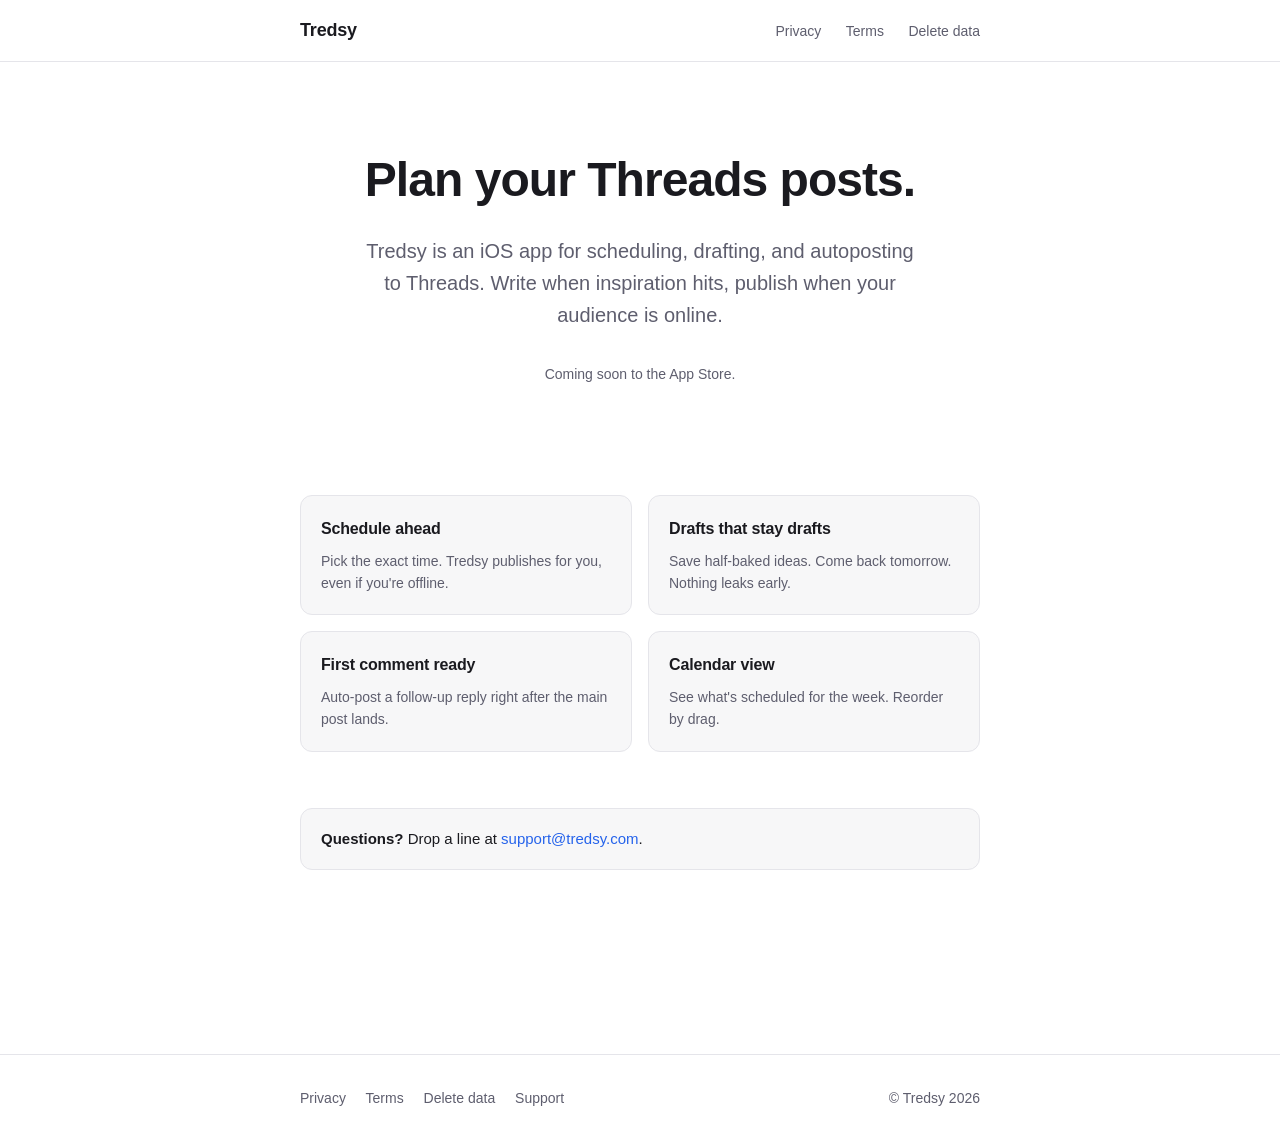
==== index.html @ a8c064f0 "Initial site: landing + privacy + terms + delete Static HTML, single stylesheet, no framework. Deplo" ====
<!DOCTYPE html>
<html lang="en">
<head>
  <meta charset="UTF-8" />
  <meta name="viewport" content="width=device-width, initial-scale=1" />
  <title>Tredsy — Schedule and autopost to Threads</title>
  <meta name="description" content="Schedule your Threads posts, draft them on the go, and let Tredsy publish them at the right time." />
  <link rel="stylesheet" href="/styles.css" />
</head>
<body>
  <header class="site-header">
    <div class="inner">
      <a class="brand" href="/">Tredsy</a>
      <nav>
        <a href="/privacy.html">Privacy</a>
        <a href="/terms.html">Terms</a>
        <a href="/delete.html">Delete data</a>
      </nav>
    </div>
  </header>

  <section class="hero">
    <h1>Plan your Threads posts.</h1>
    <p class="lead">
      Tredsy is an iOS app for scheduling, drafting, and autoposting to Threads.
      Write when inspiration hits, publish when your audience is online.
    </p>
    <p class="muted">Coming soon to the App Store.</p>
  </section>

  <main class="container" style="padding-top: 0;">
    <div class="features">
      <div class="feature">
        <h3>Schedule ahead</h3>
        <p>Pick the exact time. Tredsy publishes for you, even if you're offline.</p>
      </div>
      <div class="feature">
        <h3>Drafts that stay drafts</h3>
        <p>Save half-baked ideas. Come back tomorrow. Nothing leaks early.</p>
      </div>
      <div class="feature">
        <h3>First comment ready</h3>
        <p>Auto-post a follow-up reply right after the main post lands.</p>
      </div>
      <div class="feature">
        <h3>Calendar view</h3>
        <p>See what's scheduled for the week. Reorder by drag.</p>
      </div>
    </div>

    <div class="callout" style="margin-top: 56px;">
      <strong>Questions?</strong> Drop a line at
      <a href="mailto:support@tredsy.com">support@tredsy.com</a>.
    </div>
  </main>

  <footer class="site-footer">
    <div class="inner">
      <div>
        <a href="/privacy.html">Privacy</a>
        <a href="/terms.html">Terms</a>
        <a href="/delete.html">Delete data</a>
        <a href="mailto:support@tredsy.com">Support</a>
      </div>
      <div>© Tredsy 2026</div>
    </div>
  </footer>
</body>
</html>
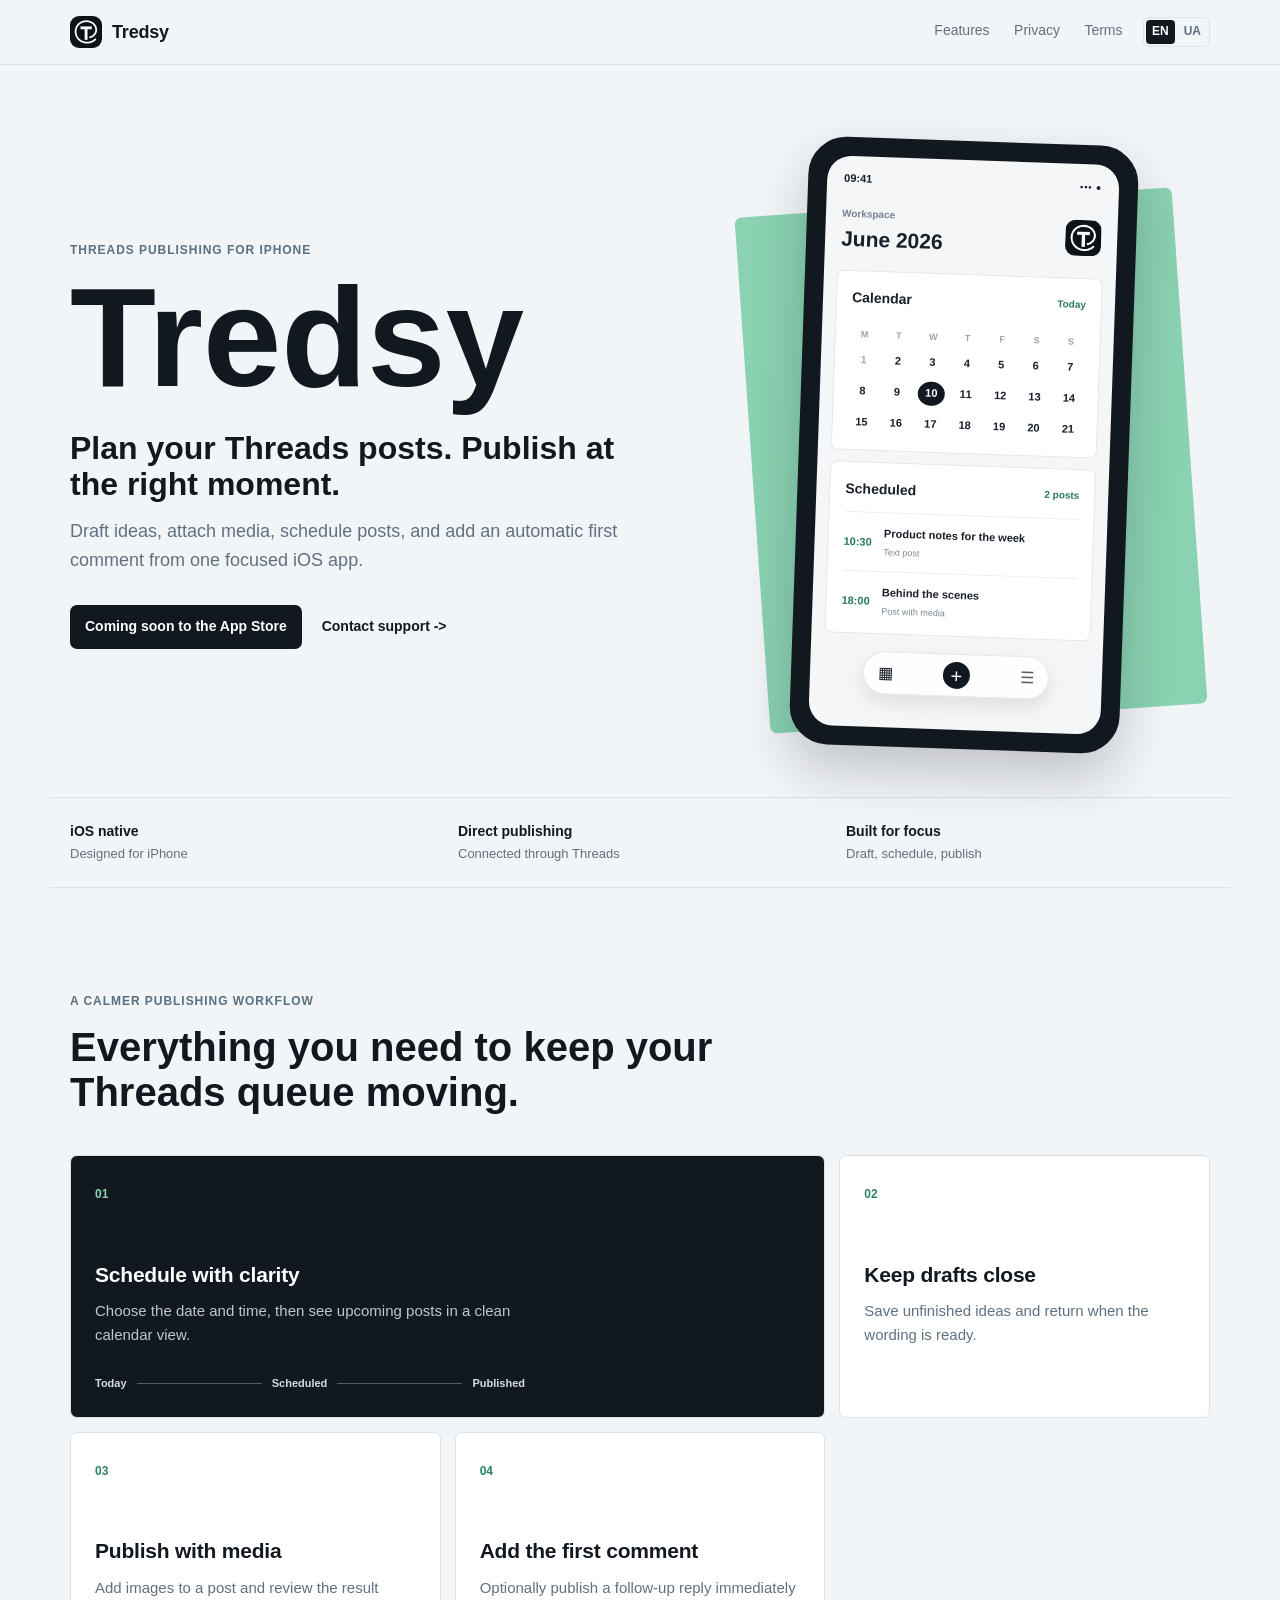
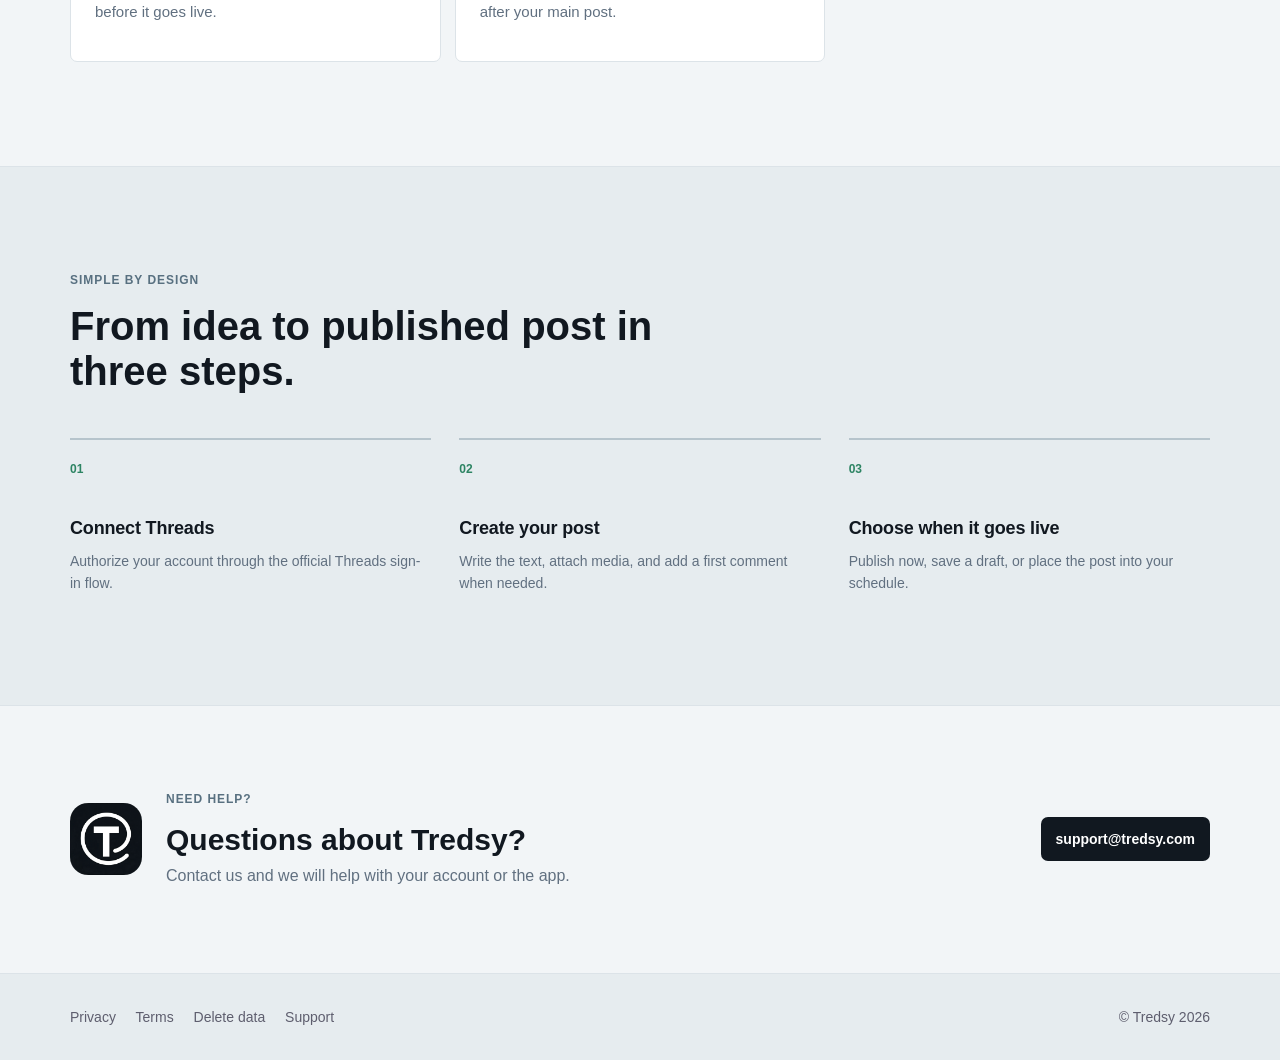
==== commit 0a197fea: "Build product landing with Ukrainian localization" ====
--- a/index.html
+++ b/index.html
@@ -3,66 +3,199 @@
 <head>
   <meta charset="UTF-8" />
   <meta name="viewport" content="width=device-width, initial-scale=1" />
-  <title>Tredsy — Schedule and autopost to Threads</title>
-  <meta name="description" content="Schedule your Threads posts, draft them on the go, and let Tredsy publish them at the right time." />
-  <link rel="stylesheet" href="/styles.css" />
+  <title>Tredsy - Schedule and publish to Threads</title>
+  <meta name="description" content="Plan, draft, and automatically publish Threads posts from one focused iOS app." />
+  <link rel="stylesheet" href="/styles.css?v=20260531" />
+  <script src="/translations.js?v=20260531" defer></script>
 </head>
-<body>
-  <header class="site-header">
+<body class="landing-page">
+  <header class="site-header landing-header">
     <div class="inner">
-      <a class="brand" href="/">Tredsy</a>
+      <a class="brand brand-with-mark" href="/" aria-label="Tredsy home">
+        <img src="/assets/tredsy-app-icon.png" alt="" />
+        <span>Tredsy</span>
+      </a>
       <nav>
-        <a href="/privacy.html">Privacy</a>
-        <a href="/terms.html">Terms</a>
-        <a href="/delete.html">Delete data</a>
+        <a href="#features" data-i18n="nav.features">Features</a>
+        <a href="/privacy.html" data-i18n="nav.privacy">Privacy</a>
+        <a href="/terms.html" data-i18n="nav.terms">Terms</a>
+        <span class="language-switch" aria-label="Language">
+          <a href="?lang=en" data-language="en">EN</a>
+          <a href="?lang=uk" data-language="uk">UA</a>
+        </span>
       </nav>
     </div>
   </header>
 
-  <section class="hero">
-    <h1>Plan your Threads posts.</h1>
-    <p class="lead">
-      Tredsy is an iOS app for scheduling, drafting, and autoposting to Threads.
-      Write when inspiration hits, publish when your audience is online.
-    </p>
-    <p class="muted">Coming soon to the App Store.</p>
-  </section>
-
-  <main class="container" style="padding-top: 0;">
-    <div class="features">
-      <div class="feature">
-        <h3>Schedule ahead</h3>
-        <p>Pick the exact time. Tredsy publishes for you, even if you're offline.</p>
-      </div>
-      <div class="feature">
-        <h3>Drafts that stay drafts</h3>
-        <p>Save half-baked ideas. Come back tomorrow. Nothing leaks early.</p>
-      </div>
-      <div class="feature">
-        <h3>First comment ready</h3>
-        <p>Auto-post a follow-up reply right after the main post lands.</p>
-      </div>
-      <div class="feature">
-        <h3>Calendar view</h3>
-        <p>See what's scheduled for the week. Reorder by drag.</p>
-      </div>
-    </div>
-
-    <div class="callout" style="margin-top: 56px;">
-      <strong>Questions?</strong> Drop a line at
-      <a href="mailto:support@tredsy.com">support@tredsy.com</a>.
-    </div>
+  <main>
+    <section class="product-hero">
+      <div class="hero-copy">
+        <p class="eyebrow" data-i18n="hero.eyebrow">Threads publishing for iPhone</p>
+        <h1>Tredsy</h1>
+        <p class="hero-statement" data-i18n="hero.statement">Plan your Threads posts. Publish at the right moment.</p>
+        <p class="lead" data-i18n="hero.lead">
+          Draft ideas, attach media, schedule posts, and add an automatic first
+          comment from one focused iOS app.
+        </p>
+        <div class="hero-actions">
+          <span class="availability" data-i18n="hero.availability">Coming soon to the App Store</span>
+          <a class="text-link" href="mailto:support@tredsy.com"><span data-i18n="hero.support">Contact support</span> <span aria-hidden="true">-></span></a>
+        </div>
+      </div>
+
+      <div class="product-stage" aria-label="Tredsy calendar preview">
+        <div class="stage-accent"></div>
+        <div class="phone-shell">
+          <div class="phone-screen">
+            <div class="phone-status">
+              <span>09:41</span>
+              <span class="status-symbols">••• &#9679;</span>
+            </div>
+            <div class="app-header">
+              <div>
+                <span class="screen-label" data-i18n="preview.workspace">Workspace</span>
+                <strong data-i18n="preview.month">June 2026</strong>
+              </div>
+              <img src="/assets/tredsy-app-icon.png" alt="" />
+            </div>
+            <div class="calendar-card">
+              <div class="calendar-toolbar">
+                <strong data-i18n="preview.calendar">Calendar</strong>
+                <span data-i18n="preview.today">Today</span>
+              </div>
+              <div class="calendar-grid calendar-days">
+                <span>M</span><span>T</span><span>W</span><span>T</span><span>F</span><span>S</span><span>S</span>
+              </div>
+              <div class="calendar-grid calendar-dates">
+                <span class="quiet">1</span><span>2</span><span>3</span><span>4</span><span>5</span><span>6</span><span>7</span>
+                <span>8</span><span>9</span><span class="selected">10</span><span>11</span><span>12</span><span>13</span><span>14</span>
+                <span>15</span><span>16</span><span>17</span><span>18</span><span>19</span><span>20</span><span>21</span>
+              </div>
+            </div>
+            <div class="scheduled-card">
+              <div class="scheduled-heading">
+                <strong data-i18n="preview.scheduled">Scheduled</strong>
+                <span data-i18n="preview.posts">2 posts</span>
+              </div>
+              <div class="post-row">
+                <span class="post-time">10:30</span>
+                <div>
+                  <strong data-i18n="preview.postOne">Product notes for the week</strong>
+                  <small data-i18n="preview.textPost">Text post</small>
+                </div>
+              </div>
+              <div class="post-row">
+                <span class="post-time">18:00</span>
+                <div>
+                  <strong data-i18n="preview.postTwo">Behind the scenes</strong>
+                  <small data-i18n="preview.mediaPost">Post with media</small>
+                </div>
+              </div>
+            </div>
+            <div class="tab-bar">
+              <span class="active">&#9638;</span>
+              <span class="add">+</span>
+              <span>&#9776;</span>
+            </div>
+          </div>
+        </div>
+      </div>
+    </section>
+
+    <section class="trust-strip" aria-label="Product highlights">
+      <div><strong data-i18n="highlights.native">iOS native</strong><span data-i18n="highlights.nativeText">Designed for iPhone</span></div>
+      <div><strong data-i18n="highlights.direct">Direct publishing</strong><span data-i18n="highlights.directText">Connected through Threads</span></div>
+      <div><strong data-i18n="highlights.focus">Built for focus</strong><span data-i18n="highlights.focusText">Draft, schedule, publish</span></div>
+    </section>
+
+    <section class="landing-section intro-section" id="features">
+      <div class="section-heading">
+        <p class="eyebrow" data-i18n="features.eyebrow">A calmer publishing workflow</p>
+        <h2 data-i18n="features.heading">Everything you need to keep your Threads queue moving.</h2>
+      </div>
+      <div class="feature-grid">
+        <article class="feature-panel feature-panel-large">
+          <span class="feature-index">01</span>
+          <h3 data-i18n="features.schedule">Schedule with clarity</h3>
+          <p data-i18n="features.scheduleText">Choose the date and time, then see upcoming posts in a clean calendar view.</p>
+          <div class="mini-timeline">
+            <span data-i18n="preview.today">Today</span>
+            <i></i>
+            <span data-i18n="preview.scheduled">Scheduled</span>
+            <i></i>
+            <span data-i18n="features.published">Published</span>
+          </div>
+        </article>
+        <article class="feature-panel">
+          <span class="feature-index">02</span>
+          <h3 data-i18n="features.drafts">Keep drafts close</h3>
+          <p data-i18n="features.draftsText">Save unfinished ideas and return when the wording is ready.</p>
+        </article>
+        <article class="feature-panel">
+          <span class="feature-index">03</span>
+          <h3 data-i18n="features.media">Publish with media</h3>
+          <p data-i18n="features.mediaText">Add images to a post and review the result before it goes live.</p>
+        </article>
+        <article class="feature-panel">
+          <span class="feature-index">04</span>
+          <h3 data-i18n="features.comment">Add the first comment</h3>
+          <p data-i18n="features.commentText">Optionally publish a follow-up reply immediately after your main post.</p>
+        </article>
+      </div>
+    </section>
+
+    <section class="workflow-band">
+      <div class="landing-section">
+        <div class="section-heading compact-heading">
+          <p class="eyebrow" data-i18n="workflow.eyebrow">Simple by design</p>
+          <h2 data-i18n="workflow.heading">From idea to published post in three steps.</h2>
+        </div>
+        <ol class="workflow-list">
+          <li>
+            <span>01</span>
+            <div>
+              <h3 data-i18n="workflow.connect">Connect Threads</h3>
+              <p data-i18n="workflow.connectText">Authorize your account through the official Threads sign-in flow.</p>
+            </div>
+          </li>
+          <li>
+            <span>02</span>
+            <div>
+              <h3 data-i18n="workflow.create">Create your post</h3>
+              <p data-i18n="workflow.createText">Write the text, attach media, and add a first comment when needed.</p>
+            </div>
+          </li>
+          <li>
+            <span>03</span>
+            <div>
+              <h3 data-i18n="workflow.publish">Choose when it goes live</h3>
+              <p data-i18n="workflow.publishText">Publish now, save a draft, or place the post into your schedule.</p>
+            </div>
+          </li>
+        </ol>
+      </div>
+    </section>
+
+    <section class="landing-section support-section">
+      <img src="/assets/tredsy-app-icon.png" alt="Tredsy app icon" />
+      <div>
+        <p class="eyebrow" data-i18n="support.eyebrow">Need help?</p>
+        <h2 data-i18n="support.heading">Questions about Tredsy?</h2>
+        <p data-i18n="support.text">Contact us and we will help with your account or the app.</p>
+      </div>
+      <a class="support-button" href="mailto:support@tredsy.com">support@tredsy.com</a>
+    </section>
   </main>
 
   <footer class="site-footer">
     <div class="inner">
       <div>
-        <a href="/privacy.html">Privacy</a>
-        <a href="/terms.html">Terms</a>
-        <a href="/delete.html">Delete data</a>
-        <a href="mailto:support@tredsy.com">Support</a>
-      </div>
-      <div>© Tredsy 2026</div>
+        <a href="/privacy.html" data-i18n="nav.privacy">Privacy</a>
+        <a href="/terms.html" data-i18n="nav.terms">Terms</a>
+        <a href="/delete.html" data-i18n="nav.delete">Delete data</a>
+        <a href="mailto:support@tredsy.com" data-i18n="nav.support">Support</a>
+      </div>
+      <div>&copy; Tredsy 2026</div>
     </div>
   </footer>
 </body>
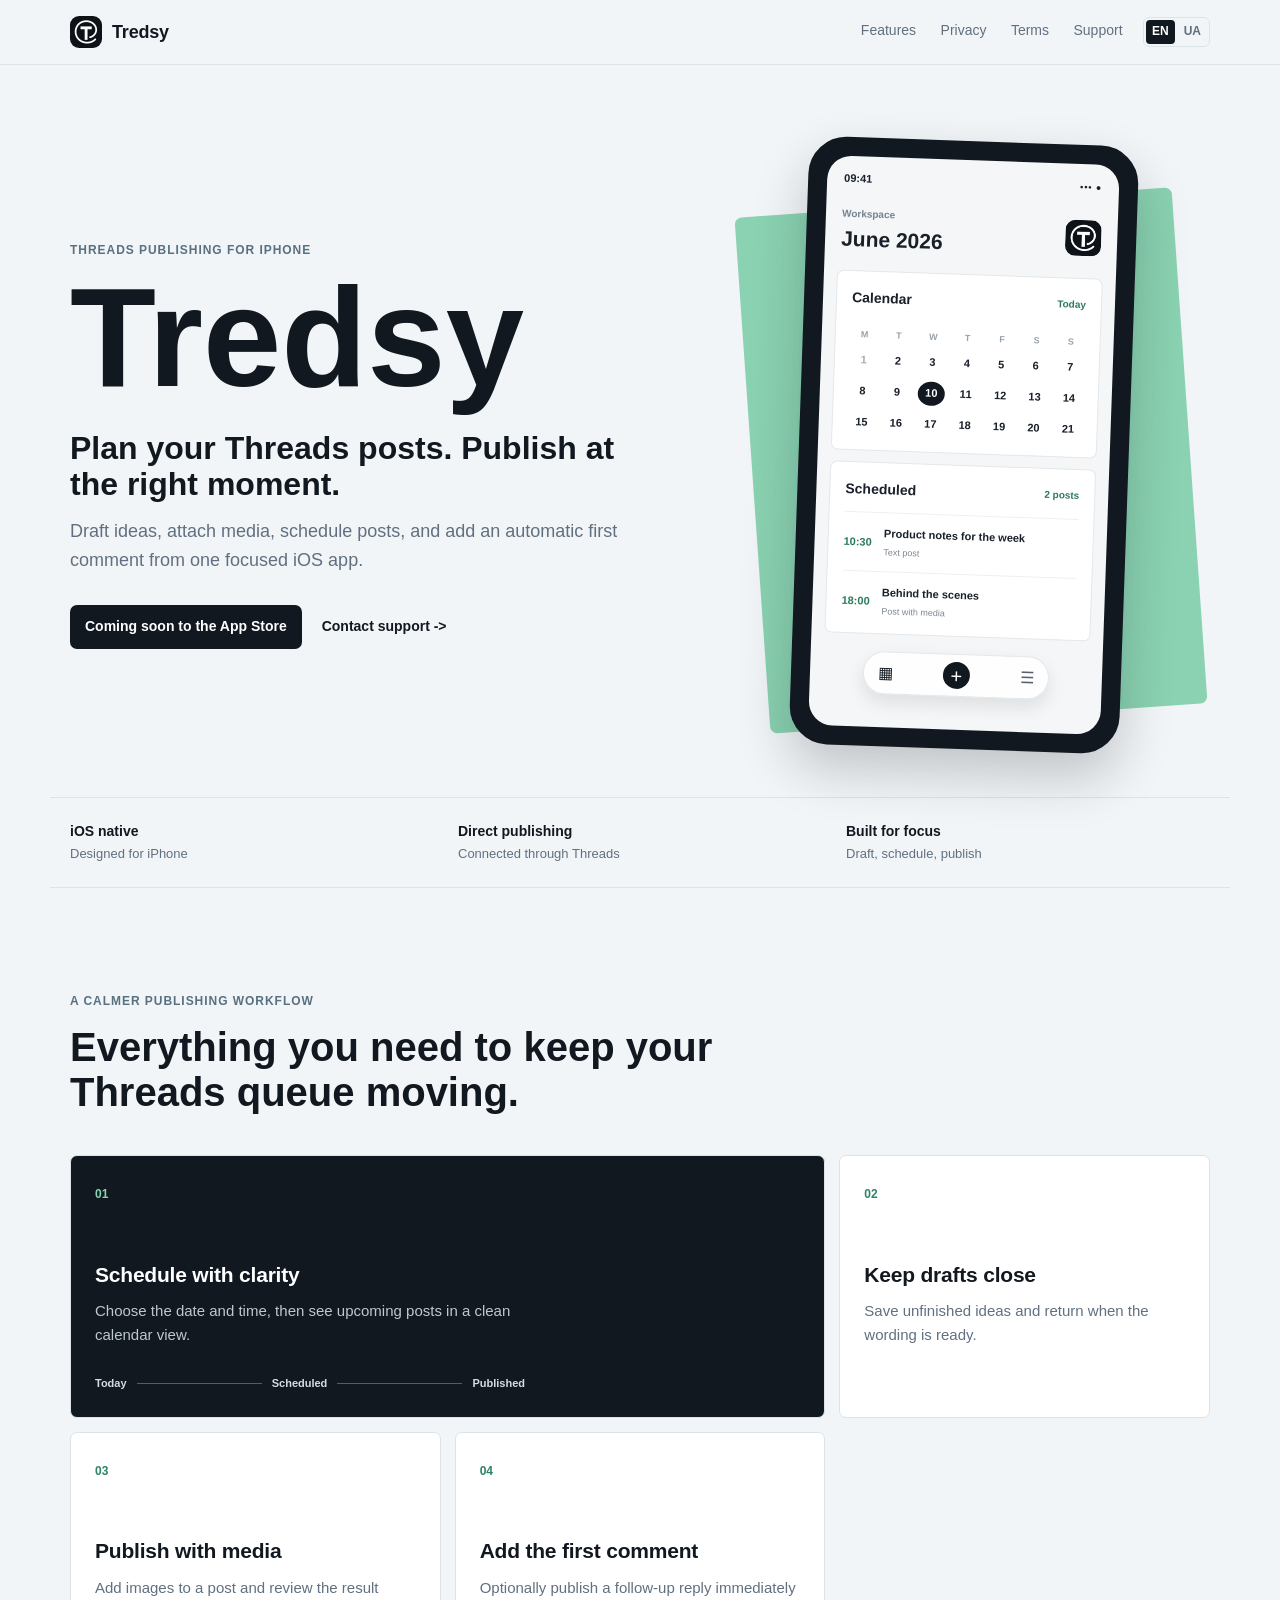
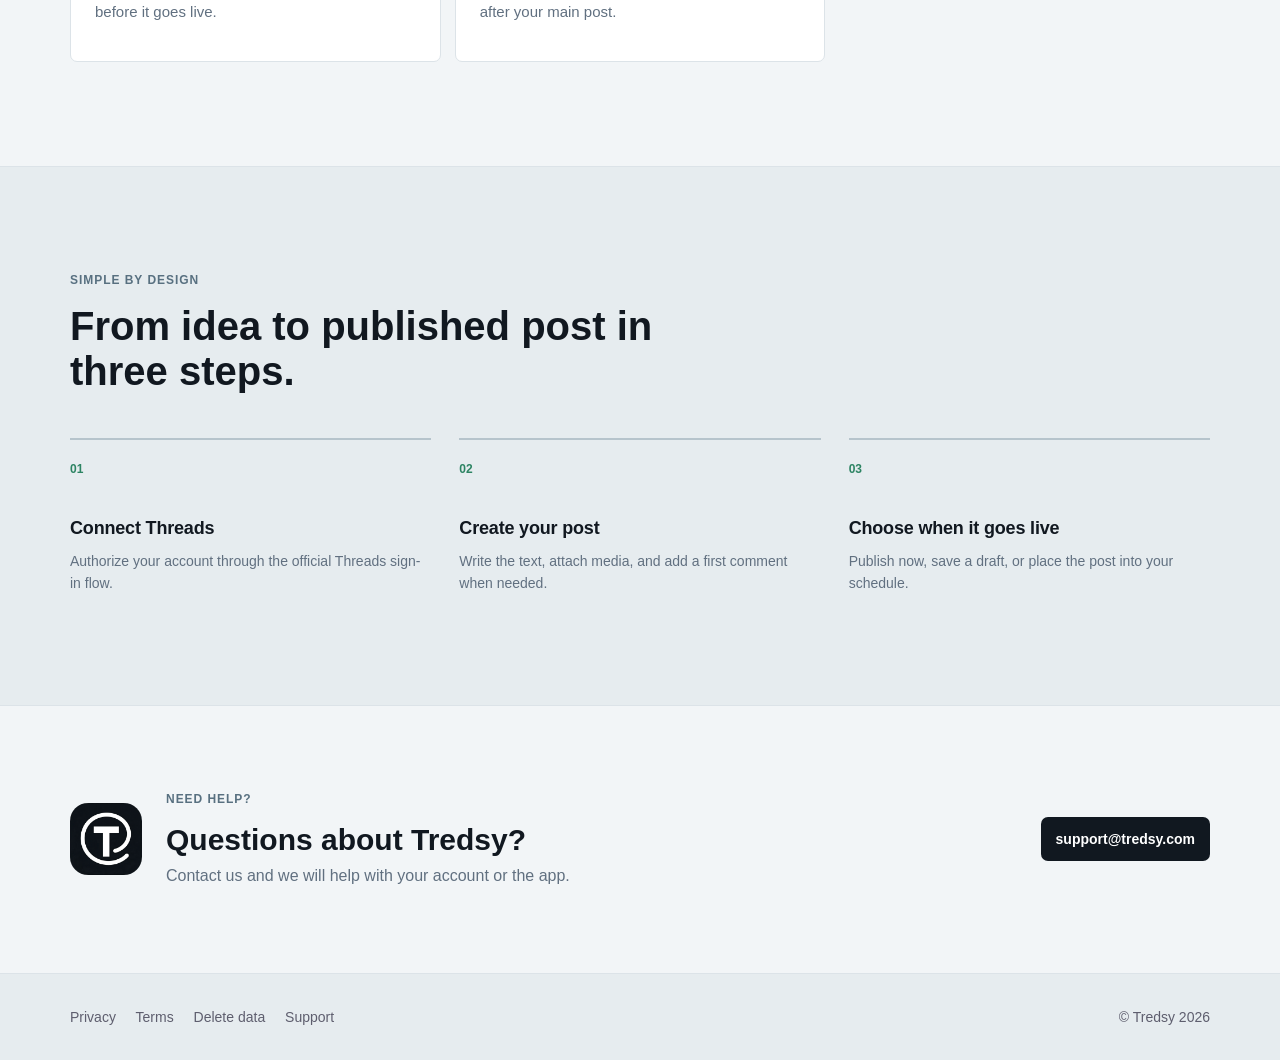
==== commit bb06d871: "Add /support.html with FAQ and link from nav/footer Apple App Store listing requires a Support URL; " ====
--- a/index.html
+++ b/index.html
@@ -5,6 +5,8 @@
   <meta name="viewport" content="width=device-width, initial-scale=1" />
   <title>Tredsy - Schedule and publish to Threads</title>
   <meta name="description" content="Plan, draft, and automatically publish Threads posts from one focused iOS app." />
+  <link rel="icon" type="image/png" href="/assets/tredsy-favicon.png" />
+  <link rel="apple-touch-icon" href="/assets/tredsy-app-icon.png" />
   <link rel="stylesheet" href="/styles.css?v=20260531" />
   <script src="/translations.js?v=20260531" defer></script>
 </head>
@@ -19,6 +21,7 @@
         <a href="#features" data-i18n="nav.features">Features</a>
         <a href="/privacy.html" data-i18n="nav.privacy">Privacy</a>
         <a href="/terms.html" data-i18n="nav.terms">Terms</a>
+        <a href="/support.html" data-i18n="nav.support">Support</a>
         <span class="language-switch" aria-label="Language">
           <a href="?lang=en" data-language="en">EN</a>
           <a href="?lang=uk" data-language="uk">UA</a>
@@ -193,7 +196,7 @@
         <a href="/privacy.html" data-i18n="nav.privacy">Privacy</a>
         <a href="/terms.html" data-i18n="nav.terms">Terms</a>
         <a href="/delete.html" data-i18n="nav.delete">Delete data</a>
-        <a href="mailto:support@tredsy.com" data-i18n="nav.support">Support</a>
+        <a href="/support.html" data-i18n="nav.support">Support</a>
       </div>
       <div>&copy; Tredsy 2026</div>
     </div>
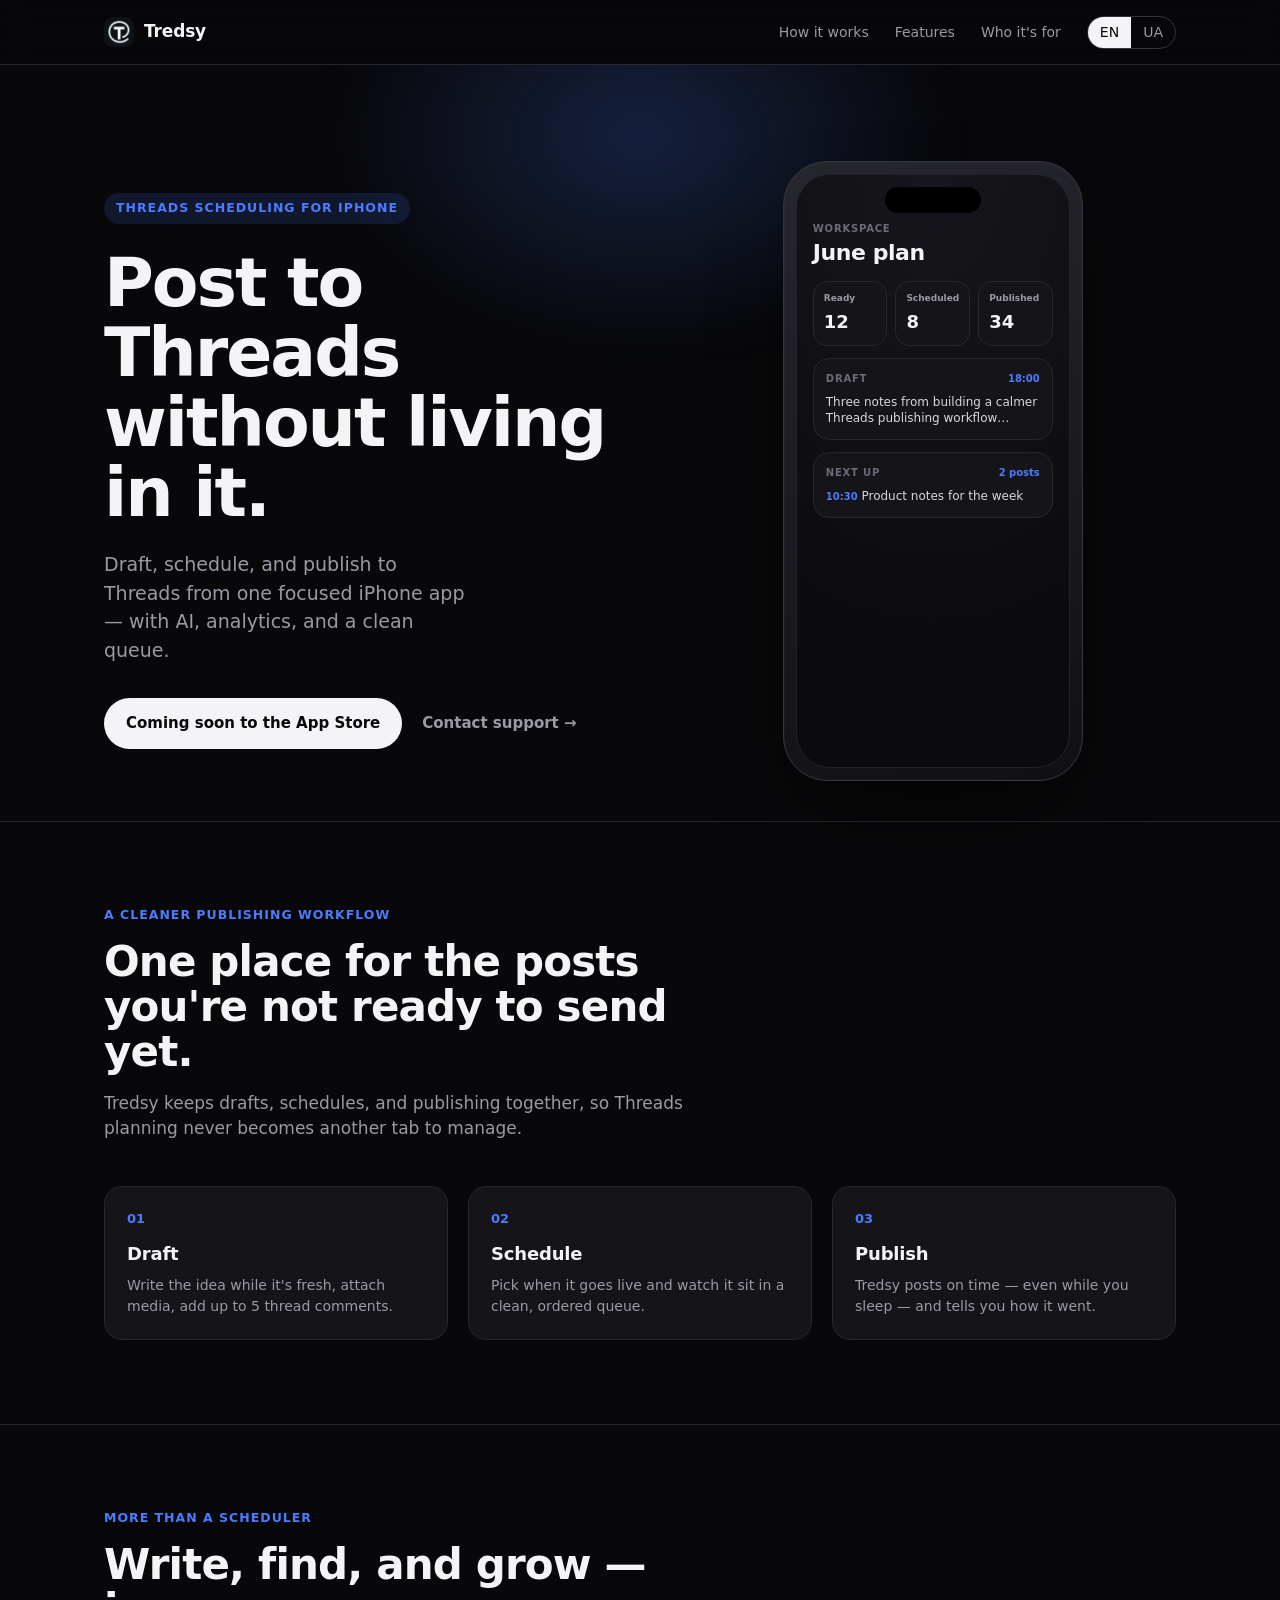
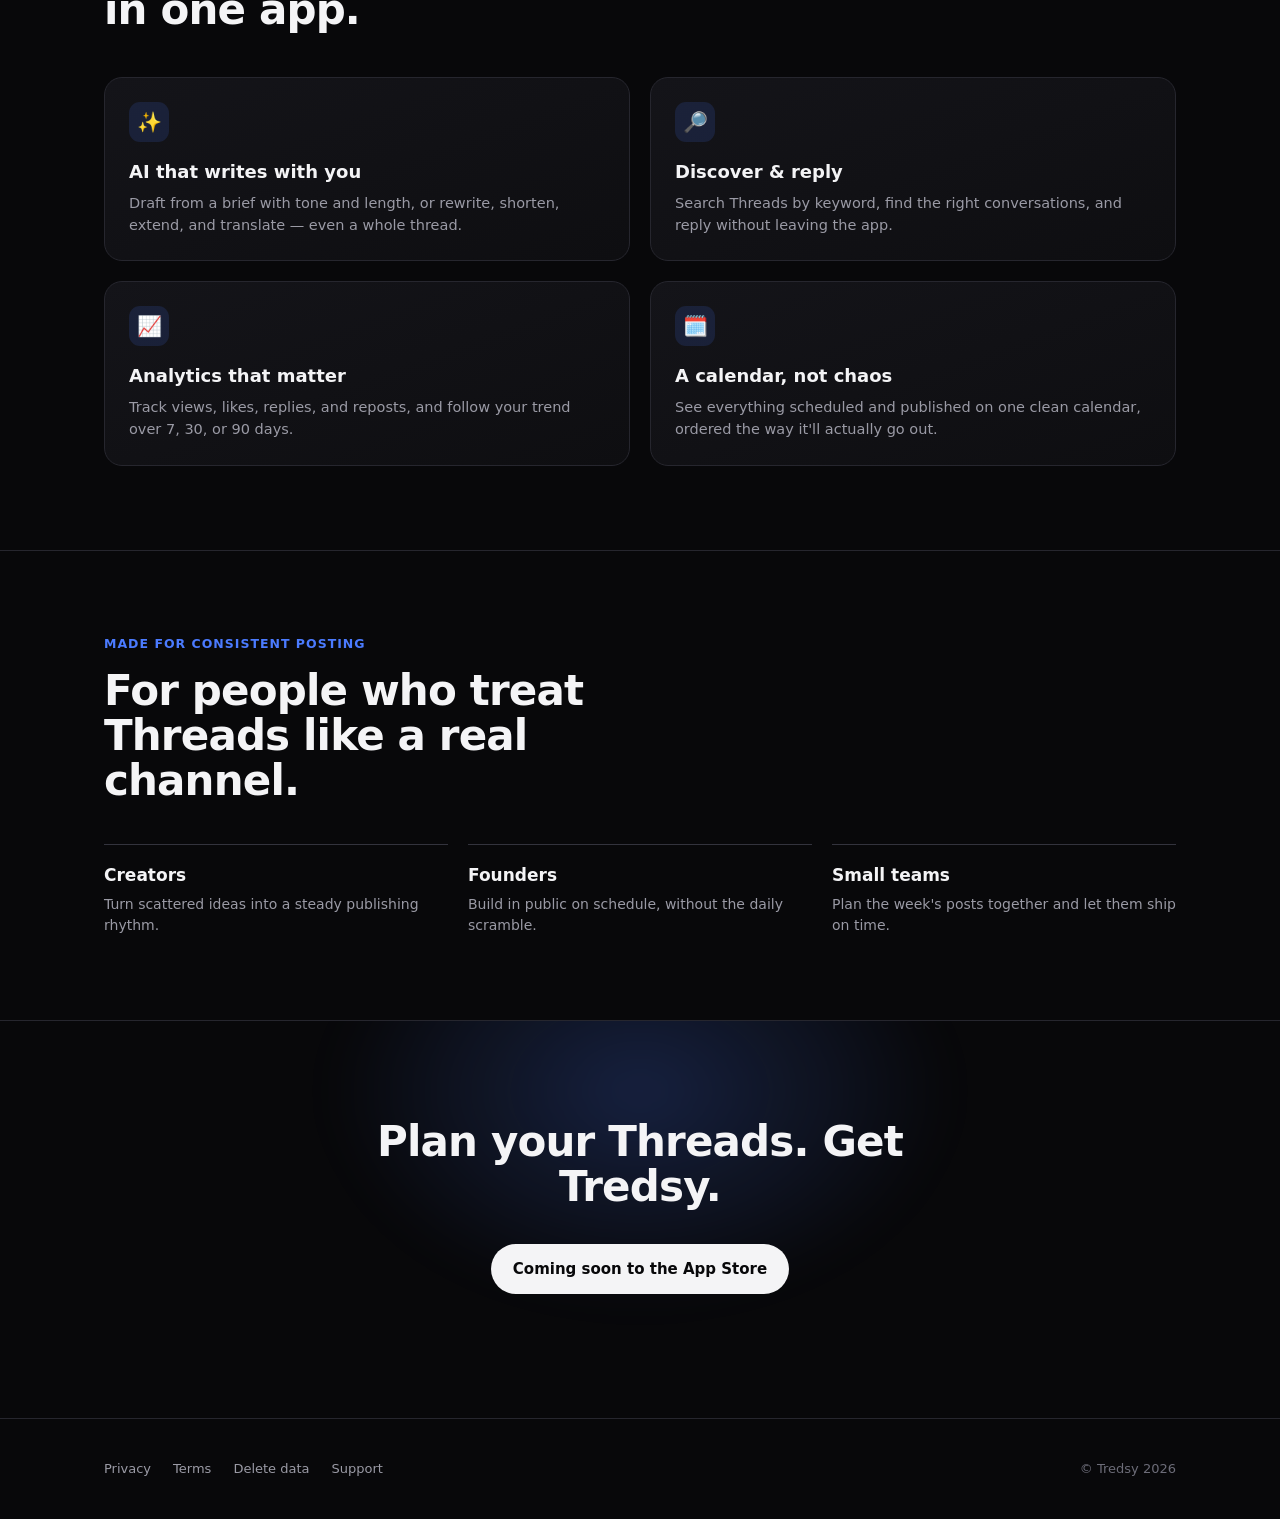
==== commit 01a61845: "Redesign the site around a dark, product-first landing The old landing was a light marketing page wh" ====
--- a/index.html
+++ b/index.html
@@ -4,24 +4,22 @@
   <meta charset="UTF-8" />
   <meta name="viewport" content="width=device-width, initial-scale=1" />
   <title>Tredsy - Schedule and publish to Threads</title>
-  <meta name="description" content="Plan, draft, and automatically publish Threads posts from one focused iOS app." />
+  <meta name="description" content="Draft, schedule, and publish to Threads from one focused iPhone app — with AI, analytics, and a clean queue." />
   <link rel="icon" type="image/png" href="/assets/tredsy-favicon.png" />
   <link rel="apple-touch-icon" href="/assets/tredsy-app-icon.png" />
-  <link rel="stylesheet" href="/styles.css?v=20260531" />
-  <script src="/translations.js?v=20260531" defer></script>
+  <link rel="stylesheet" href="/styles.css?v=20260805" />
 </head>
-<body class="landing-page">
-  <header class="site-header landing-header">
+<body>
+  <header class="site-header">
     <div class="inner">
-      <a class="brand brand-with-mark" href="/" aria-label="Tredsy home">
+      <a class="brand" href="/" aria-label="Tredsy home">
         <img src="/assets/tredsy-app-icon.png" alt="" />
         <span>Tredsy</span>
       </a>
       <nav>
+        <a href="#how" data-i18n="nav.how">How it works</a>
         <a href="#features" data-i18n="nav.features">Features</a>
-        <a href="/privacy.html" data-i18n="nav.privacy">Privacy</a>
-        <a href="/terms.html" data-i18n="nav.terms">Terms</a>
-        <a href="/support.html" data-i18n="nav.support">Support</a>
+        <a href="#who" data-i18n="nav.who">Who it's for</a>
         <span class="language-switch" aria-label="Language">
           <a href="?lang=en" data-language="en">EN</a>
           <a href="?lang=uk" data-language="uk">UA</a>
@@ -31,162 +29,143 @@
   </header>
 
   <main>
-    <section class="product-hero">
-      <div class="hero-copy">
-        <p class="eyebrow" data-i18n="hero.eyebrow">Threads publishing for iPhone</p>
-        <h1>Tredsy</h1>
-        <p class="hero-statement" data-i18n="hero.statement">Plan your Threads posts. Publish at the right moment.</p>
-        <p class="lead" data-i18n="hero.lead">
-          Draft ideas, attach media, schedule posts, and add an automatic first
-          comment from one focused iOS app.
-        </p>
-        <div class="hero-actions">
-          <span class="availability" data-i18n="hero.availability">Coming soon to the App Store</span>
-          <a class="text-link" href="mailto:support@tredsy.com"><span data-i18n="hero.support">Contact support</span> <span aria-hidden="true">-></span></a>
+    <section class="hero">
+      <div class="glow"></div>
+      <div class="wrap hero-grid">
+        <div>
+          <span class="eyebrow" data-i18n="hero.eyebrow">Threads scheduling for iPhone</span>
+          <h1 data-i18n="hero.title">Post to Threads without living in it.</h1>
+          <p class="subhead" data-i18n="hero.subhead">Draft, schedule, and publish to Threads from one focused iPhone app — with AI, analytics, and a clean queue.</p>
+          <div class="cta-row">
+            <span class="btn" data-i18n="hero.cta">Coming soon to the App Store</span>
+            <a class="text-link" href="mailto:support@tredsy.com" data-i18n="hero.support">Contact support →</a>
+          </div>
         </div>
-      </div>
 
-      <div class="product-stage" aria-label="Tredsy calendar preview">
-        <div class="stage-accent"></div>
-        <div class="phone-shell">
-          <div class="phone-screen">
-            <div class="phone-status">
-              <span>09:41</span>
-              <span class="status-symbols">••• &#9679;</span>
-            </div>
-            <div class="app-header">
+        <!-- Stylised preview of the app's dark UI. Swap for real
+             screenshots once the App Store build ships. -->
+        <div class="device" aria-hidden="true">
+          <div class="device-screen">
+            <div class="island"></div>
+            <div class="scr-pad">
               <div>
-                <span class="screen-label" data-i18n="preview.workspace">Workspace</span>
-                <strong data-i18n="preview.month">June 2026</strong>
+                <span class="scr-label" data-i18n="mock.workspace">Workspace</span>
+                <div class="scr-title" data-i18n="mock.plan">June plan</div>
               </div>
-              <img src="/assets/tredsy-app-icon.png" alt="" />
-            </div>
-            <div class="calendar-card">
-              <div class="calendar-toolbar">
-                <strong data-i18n="preview.calendar">Calendar</strong>
-                <span data-i18n="preview.today">Today</span>
+              <div class="scr-tiles">
+                <div class="scr-tile"><span data-i18n="mock.ready">Ready</span><b>12</b></div>
+                <div class="scr-tile"><span data-i18n="mock.scheduled">Scheduled</span><b>8</b></div>
+                <div class="scr-tile"><span data-i18n="mock.published">Published</span><b>34</b></div>
               </div>
-              <div class="calendar-grid calendar-days">
-                <span>M</span><span>T</span><span>W</span><span>T</span><span>F</span><span>S</span><span>S</span>
+              <div class="scr-card">
+                <div class="row">
+                  <span class="scr-label" data-i18n="mock.draft">Draft</span>
+                  <span class="chip">18:00</span>
+                </div>
+                <p data-i18n="mock.post">Three notes from building a calmer Threads publishing workflow…</p>
               </div>
-              <div class="calendar-grid calendar-dates">
-                <span class="quiet">1</span><span>2</span><span>3</span><span>4</span><span>5</span><span>6</span><span>7</span>
-                <span>8</span><span>9</span><span class="selected">10</span><span>11</span><span>12</span><span>13</span><span>14</span>
-                <span>15</span><span>16</span><span>17</span><span>18</span><span>19</span><span>20</span><span>21</span>
+              <div class="scr-card">
+                <div class="row">
+                  <span class="scr-label" data-i18n="mock.next">Next up</span>
+                  <span class="chip" data-i18n="mock.count">2 posts</span>
+                </div>
+                <p><span class="chip">10:30</span> <span data-i18n="mock.post2">Product notes for the week</span></p>
               </div>
-            </div>
-            <div class="scheduled-card">
-              <div class="scheduled-heading">
-                <strong data-i18n="preview.scheduled">Scheduled</strong>
-                <span data-i18n="preview.posts">2 posts</span>
-              </div>
-              <div class="post-row">
-                <span class="post-time">10:30</span>
-                <div>
-                  <strong data-i18n="preview.postOne">Product notes for the week</strong>
-                  <small data-i18n="preview.textPost">Text post</small>
-                </div>
-              </div>
-              <div class="post-row">
-                <span class="post-time">18:00</span>
-                <div>
-                  <strong data-i18n="preview.postTwo">Behind the scenes</strong>
-                  <small data-i18n="preview.mediaPost">Post with media</small>
-                </div>
-              </div>
-            </div>
-            <div class="tab-bar">
-              <span class="active">&#9638;</span>
-              <span class="add">+</span>
-              <span>&#9776;</span>
             </div>
           </div>
         </div>
       </div>
     </section>
 
-    <section class="trust-strip" aria-label="Product highlights">
-      <div><strong data-i18n="highlights.native">iOS native</strong><span data-i18n="highlights.nativeText">Designed for iPhone</span></div>
-      <div><strong data-i18n="highlights.direct">Direct publishing</strong><span data-i18n="highlights.directText">Connected through Threads</span></div>
-      <div><strong data-i18n="highlights.focus">Built for focus</strong><span data-i18n="highlights.focusText">Draft, schedule, publish</span></div>
-    </section>
-
-    <section class="landing-section intro-section" id="features">
-      <div class="section-heading">
-        <p class="eyebrow" data-i18n="features.eyebrow">A calmer publishing workflow</p>
-        <h2 data-i18n="features.heading">Everything you need to keep your Threads queue moving.</h2>
-      </div>
-      <div class="feature-grid">
-        <article class="feature-panel feature-panel-large">
-          <span class="feature-index">01</span>
-          <h3 data-i18n="features.schedule">Schedule with clarity</h3>
-          <p data-i18n="features.scheduleText">Choose the date and time, then see upcoming posts in a clean calendar view.</p>
-          <div class="mini-timeline">
-            <span data-i18n="preview.today">Today</span>
-            <i></i>
-            <span data-i18n="preview.scheduled">Scheduled</span>
-            <i></i>
-            <span data-i18n="features.published">Published</span>
+    <section class="block" id="how">
+      <div class="wrap">
+        <div class="reveal">
+          <div class="sec-eyebrow" data-i18n="how.eyebrow">A cleaner publishing workflow</div>
+          <h2 data-i18n="how.title">One place for the posts you're not ready to send yet.</h2>
+          <p class="lead" data-i18n="how.lead">Tredsy keeps drafts, schedules, and publishing together, so Threads planning never becomes another tab to manage.</p>
+        </div>
+        <div class="steps">
+          <div class="step reveal">
+            <div class="n">01</div>
+            <h3 data-i18n="how.s1.t">Draft</h3>
+            <p data-i18n="how.s1.b">Write the idea while it's fresh, attach media, add up to 5 thread comments.</p>
           </div>
-        </article>
-        <article class="feature-panel">
-          <span class="feature-index">02</span>
-          <h3 data-i18n="features.drafts">Keep drafts close</h3>
-          <p data-i18n="features.draftsText">Save unfinished ideas and return when the wording is ready.</p>
-        </article>
-        <article class="feature-panel">
-          <span class="feature-index">03</span>
-          <h3 data-i18n="features.media">Publish with media</h3>
-          <p data-i18n="features.mediaText">Add images to a post and review the result before it goes live.</p>
-        </article>
-        <article class="feature-panel">
-          <span class="feature-index">04</span>
-          <h3 data-i18n="features.comment">Add the first comment</h3>
-          <p data-i18n="features.commentText">Optionally publish a follow-up reply immediately after your main post.</p>
-        </article>
+          <div class="step reveal">
+            <div class="n">02</div>
+            <h3 data-i18n="how.s2.t">Schedule</h3>
+            <p data-i18n="how.s2.b">Pick when it goes live and watch it sit in a clean, ordered queue.</p>
+          </div>
+          <div class="step reveal">
+            <div class="n">03</div>
+            <h3 data-i18n="how.s3.t">Publish</h3>
+            <p data-i18n="how.s3.b">Tredsy posts on time — even while you sleep — and tells you how it went.</p>
+          </div>
+        </div>
       </div>
     </section>
 
-    <section class="workflow-band">
-      <div class="landing-section">
-        <div class="section-heading compact-heading">
-          <p class="eyebrow" data-i18n="workflow.eyebrow">Simple by design</p>
-          <h2 data-i18n="workflow.heading">From idea to published post in three steps.</h2>
+    <section class="block" id="features">
+      <div class="wrap">
+        <div class="reveal">
+          <div class="sec-eyebrow" data-i18n="feat.eyebrow">More than a scheduler</div>
+          <h2 data-i18n="feat.title">Write, find, and grow — in one app.</h2>
         </div>
-        <ol class="workflow-list">
-          <li>
-            <span>01</span>
-            <div>
-              <h3 data-i18n="workflow.connect">Connect Threads</h3>
-              <p data-i18n="workflow.connectText">Authorize your account through the official Threads sign-in flow.</p>
-            </div>
-          </li>
-          <li>
-            <span>02</span>
-            <div>
-              <h3 data-i18n="workflow.create">Create your post</h3>
-              <p data-i18n="workflow.createText">Write the text, attach media, and add a first comment when needed.</p>
-            </div>
-          </li>
-          <li>
-            <span>03</span>
-            <div>
-              <h3 data-i18n="workflow.publish">Choose when it goes live</h3>
-              <p data-i18n="workflow.publishText">Publish now, save a draft, or place the post into your schedule.</p>
-            </div>
-          </li>
-        </ol>
+        <div class="features">
+          <div class="feature reveal">
+            <div class="ic" aria-hidden="true">✨</div>
+            <h3 data-i18n="feat.ai.t">AI that writes with you</h3>
+            <p data-i18n="feat.ai.b">Draft from a brief with tone and length, or rewrite, shorten, extend, and translate — even a whole thread.</p>
+          </div>
+          <div class="feature reveal">
+            <div class="ic" aria-hidden="true">🔎</div>
+            <h3 data-i18n="feat.disc.t">Discover &amp; reply</h3>
+            <p data-i18n="feat.disc.b">Search Threads by keyword, find the right conversations, and reply without leaving the app.</p>
+          </div>
+          <div class="feature reveal">
+            <div class="ic" aria-hidden="true">📈</div>
+            <h3 data-i18n="feat.stats.t">Analytics that matter</h3>
+            <p data-i18n="feat.stats.b">Track views, likes, replies, and reposts, and follow your trend over 7, 30, or 90 days.</p>
+          </div>
+          <div class="feature reveal">
+            <div class="ic" aria-hidden="true">🗓️</div>
+            <h3 data-i18n="feat.cal.t">A calendar, not chaos</h3>
+            <p data-i18n="feat.cal.b">See everything scheduled and published on one clean calendar, ordered the way it'll actually go out.</p>
+          </div>
+        </div>
       </div>
     </section>
 
-    <section class="landing-section support-section">
-      <img src="/assets/tredsy-app-icon.png" alt="Tredsy app icon" />
-      <div>
-        <p class="eyebrow" data-i18n="support.eyebrow">Need help?</p>
-        <h2 data-i18n="support.heading">Questions about Tredsy?</h2>
-        <p data-i18n="support.text">Contact us and we will help with your account or the app.</p>
+    <section class="block" id="who">
+      <div class="wrap">
+        <div class="reveal">
+          <div class="sec-eyebrow" data-i18n="who.eyebrow">Made for consistent posting</div>
+          <h2 data-i18n="who.title">For people who treat Threads like a real channel.</h2>
+        </div>
+        <div class="aud">
+          <div class="reveal">
+            <h3 data-i18n="who.a.t">Creators</h3>
+            <p data-i18n="who.a.b">Turn scattered ideas into a steady publishing rhythm.</p>
+          </div>
+          <div class="reveal">
+            <h3 data-i18n="who.b.t">Founders</h3>
+            <p data-i18n="who.b.b">Build in public on schedule, without the daily scramble.</p>
+          </div>
+          <div class="reveal">
+            <h3 data-i18n="who.c.t">Small teams</h3>
+            <p data-i18n="who.c.b">Plan the week's posts together and let them ship on time.</p>
+          </div>
+        </div>
       </div>
-      <a class="support-button" href="mailto:support@tredsy.com">support@tredsy.com</a>
+    </section>
+
+    <section class="block final">
+      <div class="glow"></div>
+      <div class="wrap reveal" style="position: relative; z-index: 1">
+        <h2 data-i18n="final.title">Plan your Threads. Get Tredsy.</h2>
+        <div class="cta-row">
+          <span class="btn" data-i18n="hero.cta">Coming soon to the App Store</span>
+        </div>
+      </div>
     </section>
   </main>
 
@@ -198,8 +177,23 @@
         <a href="/delete.html" data-i18n="nav.delete">Delete data</a>
         <a href="/support.html" data-i18n="nav.support">Support</a>
       </div>
-      <div>&copy; Tredsy 2026</div>
+      <div>© Tredsy 2026</div>
     </div>
   </footer>
+
+  <script src="/translations.js?v=20260805"></script>
+  <script>
+    // Marking the document from script is what arms the reveal styles —
+    // if JS never runs, the sections render visible instead of blank.
+    document.documentElement.classList.add("js");
+    const revealObserver = new IntersectionObserver((entries) => {
+      entries.forEach((entry) => {
+        if (!entry.isIntersecting) return;
+        entry.target.classList.add("in");
+        revealObserver.unobserve(entry.target);
+      });
+    }, { threshold: 0.12 });
+    document.querySelectorAll(".reveal").forEach((el) => revealObserver.observe(el));
+  </script>
 </body>
 </html>
--- a/styles.css
+++ b/styles.css
@@ -0,0 +1,595 @@
+/*
+  Tredsy — dark design system.
+
+  One stylesheet for the whole site: the landing page and the document
+  pages (privacy / terms / support / delete) share the same tokens and
+  chrome, so the site reads as one product rather than two.
+
+  Dark is not a preference here, it's the brand: the iOS app is dark, so
+  the site is too. That's why there is no prefers-color-scheme switch —
+  these values are the only theme.
+*/
+
+:root {
+  --bg: #08080a;
+  --bg-2: #0e0e11;
+  --card: #141419;
+  --border: #26262e;
+  --border-2: #33333d;
+  --text: #f4f4f6;
+  --muted: #9a9aa5;
+  --muted-2: #6c6c78;
+  --accent: #4b7bff;
+  --accent-soft: rgba(75, 123, 255, 0.14);
+  --radius: 18px;
+  --max-width: 1120px;
+  /* Document pages stay narrow — long legal copy is unreadable at the
+     full landing width. */
+  --prose-width: 720px;
+}
+
+* { box-sizing: border-box; margin: 0; padding: 0; }
+
+html {
+  -webkit-text-size-adjust: 100%;
+  scroll-behavior: smooth;
+}
+
+body {
+  background: var(--bg);
+  color: var(--text);
+  font-family: -apple-system, BlinkMacSystemFont, "SF Pro Display", "Segoe UI",
+    Inter, system-ui, sans-serif;
+  -webkit-font-smoothing: antialiased;
+  line-height: 1.5;
+  overflow-x: hidden;
+}
+
+a { color: inherit; text-decoration: none; }
+.muted { color: var(--muted); }
+.accent { color: var(--accent); }
+
+/* ─────────────────────────────────────────────
+   Shared chrome: header + footer
+   ───────────────────────────────────────────── */
+
+.site-header {
+  position: sticky;
+  top: 0;
+  z-index: 50;
+  background: rgba(8, 8, 10, 0.72);
+  backdrop-filter: saturate(160%) blur(14px);
+  border-bottom: 1px solid var(--border);
+}
+
+.site-header .inner,
+.site-footer .inner {
+  max-width: var(--max-width);
+  margin: 0 auto;
+  padding: 0 24px;
+}
+
+.site-header .inner {
+  display: flex;
+  align-items: center;
+  justify-content: space-between;
+  height: 64px;
+  gap: 20px;
+}
+
+.brand {
+  display: inline-flex;
+  align-items: center;
+  gap: 10px;
+  font-weight: 700;
+  font-size: 17px;
+  letter-spacing: -0.01em;
+}
+
+.brand img {
+  width: 30px;
+  height: 30px;
+  border-radius: 9px;
+}
+
+.site-header nav {
+  display: flex;
+  align-items: center;
+  gap: 26px;
+}
+
+.site-header nav a {
+  color: var(--muted);
+  font-size: 14px;
+  font-weight: 500;
+  transition: color 0.15s;
+}
+
+.site-header nav a:hover,
+.site-header nav a[aria-current="page"] { color: var(--text); }
+
+.language-switch {
+  display: inline-flex;
+  border: 1px solid var(--border-2);
+  border-radius: 999px;
+  overflow: hidden;
+  font-size: 12px;
+  font-weight: 700;
+}
+
+.language-switch a {
+  padding: 5px 12px;
+  color: var(--muted);
+  transition: background 0.15s, color 0.15s;
+}
+
+.language-switch a[aria-current="true"] {
+  background: var(--text);
+  color: var(--bg);
+}
+
+.site-footer {
+  border-top: 1px solid var(--border);
+  padding: 40px 0;
+  margin-top: 40px;
+}
+
+.site-footer .inner {
+  display: flex;
+  justify-content: space-between;
+  align-items: center;
+  gap: 20px;
+  flex-wrap: wrap;
+  color: var(--muted-2);
+  font-size: 13px;
+}
+
+.site-footer .inner > div:first-child {
+  display: flex;
+  gap: 22px;
+  flex-wrap: wrap;
+}
+
+.site-footer a { color: var(--muted); }
+.site-footer a:hover { color: var(--text); }
+
+@media (max-width: 720px) {
+  .site-header nav { gap: 14px; }
+  /* Keep only the language switch on narrow screens; the page links
+     stay reachable in the footer. */
+  .site-header nav > a { display: none; }
+  .site-footer .inner { justify-content: center; text-align: center; }
+}
+
+/* ─────────────────────────────────────────────
+   Document pages (privacy / terms / support / delete)
+   ───────────────────────────────────────────── */
+
+main.container {
+  max-width: var(--prose-width);
+  margin: 0 auto;
+  padding: 56px 24px 24px;
+}
+
+main.container h1 {
+  font-size: clamp(32px, 5vw, 44px);
+  line-height: 1.1;
+  letter-spacing: -0.025em;
+  font-weight: 800;
+}
+
+main.container h2 {
+  margin-top: 44px;
+  font-size: 21px;
+  font-weight: 700;
+  letter-spacing: -0.01em;
+}
+
+main.container h3 {
+  margin-top: 30px;
+  font-size: 17px;
+  font-weight: 650;
+}
+
+main.container p,
+main.container ul,
+main.container ol {
+  margin-top: 14px;
+  color: var(--muted);
+  font-size: 15.5px;
+  line-height: 1.65;
+}
+
+main.container ul,
+main.container ol { padding-left: 22px; }
+main.container li { margin-top: 8px; }
+main.container li::marker { color: var(--muted-2); }
+
+main.container strong { color: var(--text); font-weight: 650; }
+main.container em { color: var(--text); font-style: normal; opacity: 0.9; }
+main.container a { color: var(--accent); }
+main.container a:hover { text-decoration: underline; }
+
+main.container .lead {
+  margin-top: 18px;
+  font-size: 18px;
+  color: var(--muted);
+}
+
+main.container .muted {
+  font-size: 13.5px;
+  color: var(--muted-2);
+}
+
+.callout {
+  margin-top: 24px;
+  border: 1px solid var(--border);
+  border-left: 3px solid var(--accent);
+  border-radius: 14px;
+  background: var(--card);
+  padding: 18px 20px;
+  color: var(--muted);
+  font-size: 15px;
+  line-height: 1.65;
+}
+
+.callout strong { color: var(--text); }
+.callout a { color: var(--accent); }
+
+code {
+  font-family: ui-monospace, SFMono-Regular, "SF Mono", Menlo, monospace;
+  font-size: 0.9em;
+  background: var(--card);
+  border: 1px solid var(--border);
+  border-radius: 6px;
+  padding: 2px 6px;
+}
+
+/* ─────────────────────────────────────────────
+   Landing: shared bits
+   ───────────────────────────────────────────── */
+
+.wrap {
+  max-width: var(--max-width);
+  margin: 0 auto;
+  padding: 0 24px;
+}
+
+/* Ambient glow behind the hero and the closing CTA. Purely decorative,
+   so it never intercepts clicks. */
+.glow {
+  position: absolute;
+  inset: 0;
+  overflow: hidden;
+  pointer-events: none;
+  z-index: 0;
+}
+
+.glow::before {
+  content: "";
+  position: absolute;
+  top: -240px;
+  left: 50%;
+  transform: translateX(-50%);
+  width: 900px;
+  height: 620px;
+  border-radius: 50%;
+  background: radial-gradient(closest-side, rgba(75, 123, 255, 0.22), transparent 70%);
+  filter: blur(20px);
+}
+
+.btn {
+  display: inline-flex;
+  align-items: center;
+  gap: 10px;
+  background: var(--text);
+  color: var(--bg);
+  font-weight: 650;
+  font-size: 15px;
+  padding: 14px 22px;
+  border-radius: 999px;
+  transition: transform 0.12s;
+}
+
+.btn:hover { transform: translateY(-1px); }
+
+.text-link { color: var(--muted); font-weight: 600; font-size: 15px; }
+.text-link:hover { color: var(--text); }
+
+.cta-row {
+  margin-top: 34px;
+  display: flex;
+  align-items: center;
+  gap: 20px;
+  flex-wrap: wrap;
+}
+
+/* ─────────────────────────────────────────────
+   Landing: hero
+   ───────────────────────────────────────────── */
+
+.hero { position: relative; padding: 96px 0 40px; }
+
+.hero-grid {
+  position: relative;
+  z-index: 1;
+  display: grid;
+  grid-template-columns: 1.05fr 0.95fr;
+  gap: 48px;
+  align-items: center;
+}
+
+.eyebrow {
+  display: inline-flex;
+  align-items: center;
+  gap: 8px;
+  margin-bottom: 24px;
+  padding: 6px 12px;
+  border-radius: 999px;
+  background: var(--accent-soft);
+  color: var(--accent);
+  font-size: 12.5px;
+  font-weight: 700;
+  letter-spacing: 0.08em;
+  text-transform: uppercase;
+}
+
+.hero h1 {
+  font-size: clamp(40px, 6vw, 68px);
+  line-height: 1.03;
+  letter-spacing: -0.03em;
+  font-weight: 800;
+}
+
+.subhead {
+  margin-top: 22px;
+  max-width: 30ch;
+  color: var(--muted);
+  font-size: clamp(16px, 2vw, 19px);
+}
+
+@media (max-width: 860px) {
+  .hero { padding-top: 64px; }
+  .hero-grid { grid-template-columns: 1fr; gap: 40px; }
+  .subhead { max-width: none; }
+}
+
+/* ─────────────────────────────────────────────
+   Landing: device mockup
+   ───────────────────────────────────────────── */
+
+.device {
+  justify-self: center;
+  width: 300px;
+  max-width: 84vw;
+  aspect-ratio: 300 / 620;
+  padding: 12px;
+  border-radius: 44px;
+  border: 1px solid #34343e;
+  background: linear-gradient(160deg, #26262e, #101014);
+  box-shadow: 0 40px 90px -30px rgba(0, 0, 0, 0.8),
+    0 0 0 1px rgba(255, 255, 255, 0.02) inset;
+}
+
+.device-screen {
+  position: relative;
+  display: flex;
+  flex-direction: column;
+  width: 100%;
+  height: 100%;
+  border-radius: 34px;
+  border: 1px solid #22222a;
+  background: radial-gradient(120% 80% at 50% 0%, #16161c, #0b0b0f);
+  overflow: hidden;
+}
+
+.island {
+  position: absolute;
+  top: 12px;
+  left: 50%;
+  transform: translateX(-50%);
+  width: 96px;
+  height: 26px;
+  border-radius: 999px;
+  background: #000;
+}
+
+.scr-pad {
+  display: flex;
+  flex-direction: column;
+  gap: 12px;
+  padding: 46px 16px 16px;
+}
+
+.scr-label {
+  display: block;
+  color: var(--muted-2);
+  font-size: 10px;
+  font-weight: 800;
+  letter-spacing: 0.08em;
+  text-transform: uppercase;
+}
+
+.scr-title { font-size: 22px; font-weight: 800; letter-spacing: -0.02em; }
+
+.scr-tiles { display: flex; gap: 8px; }
+
+.scr-tile {
+  flex: 1;
+  border: 1px solid var(--border);
+  border-radius: 14px;
+  background: var(--card);
+  padding: 10px;
+}
+
+.scr-tile span {
+  display: block;
+  color: var(--muted);
+  font-size: 9px;
+  font-weight: 700;
+}
+
+.scr-tile b { display: block; margin-top: 2px; font-size: 18px; }
+
+.scr-card {
+  border: 1px solid var(--border);
+  border-radius: 16px;
+  background: var(--card);
+  padding: 12px;
+}
+
+.scr-card .row {
+  display: flex;
+  justify-content: space-between;
+  align-items: center;
+}
+
+.scr-card p {
+  margin-top: 8px;
+  color: #d7d7de;
+  font-size: 12px;
+  line-height: 1.4;
+}
+
+.chip { color: var(--accent); font-size: 10px; font-weight: 800; }
+
+/* ─────────────────────────────────────────────
+   Landing: sections
+   ───────────────────────────────────────────── */
+
+section.block {
+  position: relative;
+  padding: 84px 0;
+  border-top: 1px solid var(--border);
+}
+
+.sec-eyebrow {
+  color: var(--accent);
+  font-size: 12.5px;
+  font-weight: 800;
+  letter-spacing: 0.08em;
+  text-transform: uppercase;
+}
+
+section.block h2 {
+  margin-top: 14px;
+  max-width: 20ch;
+  font-size: clamp(28px, 4vw, 42px);
+  line-height: 1.08;
+  letter-spacing: -0.02em;
+  font-weight: 800;
+}
+
+section.block .lead {
+  margin-top: 16px;
+  max-width: 56ch;
+  color: var(--muted);
+  font-size: 17px;
+}
+
+.steps {
+  margin-top: 44px;
+  display: grid;
+  grid-template-columns: repeat(3, 1fr);
+  gap: 20px;
+}
+
+.step {
+  border: 1px solid var(--border);
+  border-radius: var(--radius);
+  background: var(--card);
+  padding: 22px;
+}
+
+.step .n { color: var(--accent); font-size: 13px; font-weight: 800; }
+.step h3 { margin-top: 12px; font-size: 18px; font-weight: 700; letter-spacing: -0.01em; }
+.step p { margin-top: 8px; color: var(--muted); font-size: 14px; }
+
+/* Placeholder frame for a real app screenshot. Drop an <img> inside
+   once the screenshots are captured — the frame keeps the layout
+   stable either way. */
+.shot {
+  display: grid;
+  place-items: center;
+  margin-top: 16px;
+  aspect-ratio: 16 / 10;
+  border: 1px solid var(--border);
+  border-radius: 12px;
+  background: linear-gradient(160deg, #17171d, #0c0c10);
+  color: var(--muted-2);
+  font-size: 11px;
+  overflow: hidden;
+}
+
+.shot img { width: 100%; height: 100%; object-fit: cover; }
+
+.features {
+  margin-top: 44px;
+  display: grid;
+  grid-template-columns: repeat(2, 1fr);
+  gap: 20px;
+}
+
+.feature {
+  border: 1px solid var(--border);
+  border-radius: var(--radius);
+  background: linear-gradient(160deg, var(--card), var(--bg-2));
+  padding: 24px;
+}
+
+.feature .ic {
+  display: grid;
+  place-items: center;
+  width: 40px;
+  height: 40px;
+  border-radius: 11px;
+  background: var(--accent-soft);
+  font-size: 20px;
+}
+
+.feature h3 { margin-top: 16px; font-size: 18px; font-weight: 700; }
+.feature p { margin-top: 8px; color: var(--muted); font-size: 14.5px; }
+
+.aud {
+  margin-top: 40px;
+  display: grid;
+  grid-template-columns: repeat(3, 1fr);
+  gap: 20px;
+}
+
+.aud div { border-top: 1px solid var(--border-2); padding-top: 18px; }
+.aud h3 { font-size: 17px; font-weight: 700; }
+.aud p { margin-top: 6px; color: var(--muted); font-size: 14px; }
+
+.final { position: relative; text-align: center; padding: 110px 0; overflow: hidden; }
+.final h2 { margin: 0 auto; max-width: 16ch; }
+.final .cta-row { justify-content: center; }
+
+@media (max-width: 860px) {
+  section.block { padding: 64px 0; }
+  .steps { grid-template-columns: 1fr; }
+}
+
+@media (max-width: 720px) {
+  .features,
+  .aud { grid-template-columns: 1fr; }
+}
+
+/* ─────────────────────────────────────────────
+   Scroll reveal
+   ───────────────────────────────────────────── */
+
+/* Hidden only once the script has marked the document — a JS failure
+   leaves every section visible instead of a blank page. */
+.js .reveal {
+  opacity: 0;
+  transform: translateY(18px);
+  transition: opacity 0.6s ease, transform 0.6s ease;
+}
+
+.js .reveal.in { opacity: 1; transform: none; }
+
+@media (prefers-reduced-motion: reduce) {
+  .js .reveal { opacity: 1; transform: none; transition: none; }
+  html { scroll-behavior: auto; }
+}
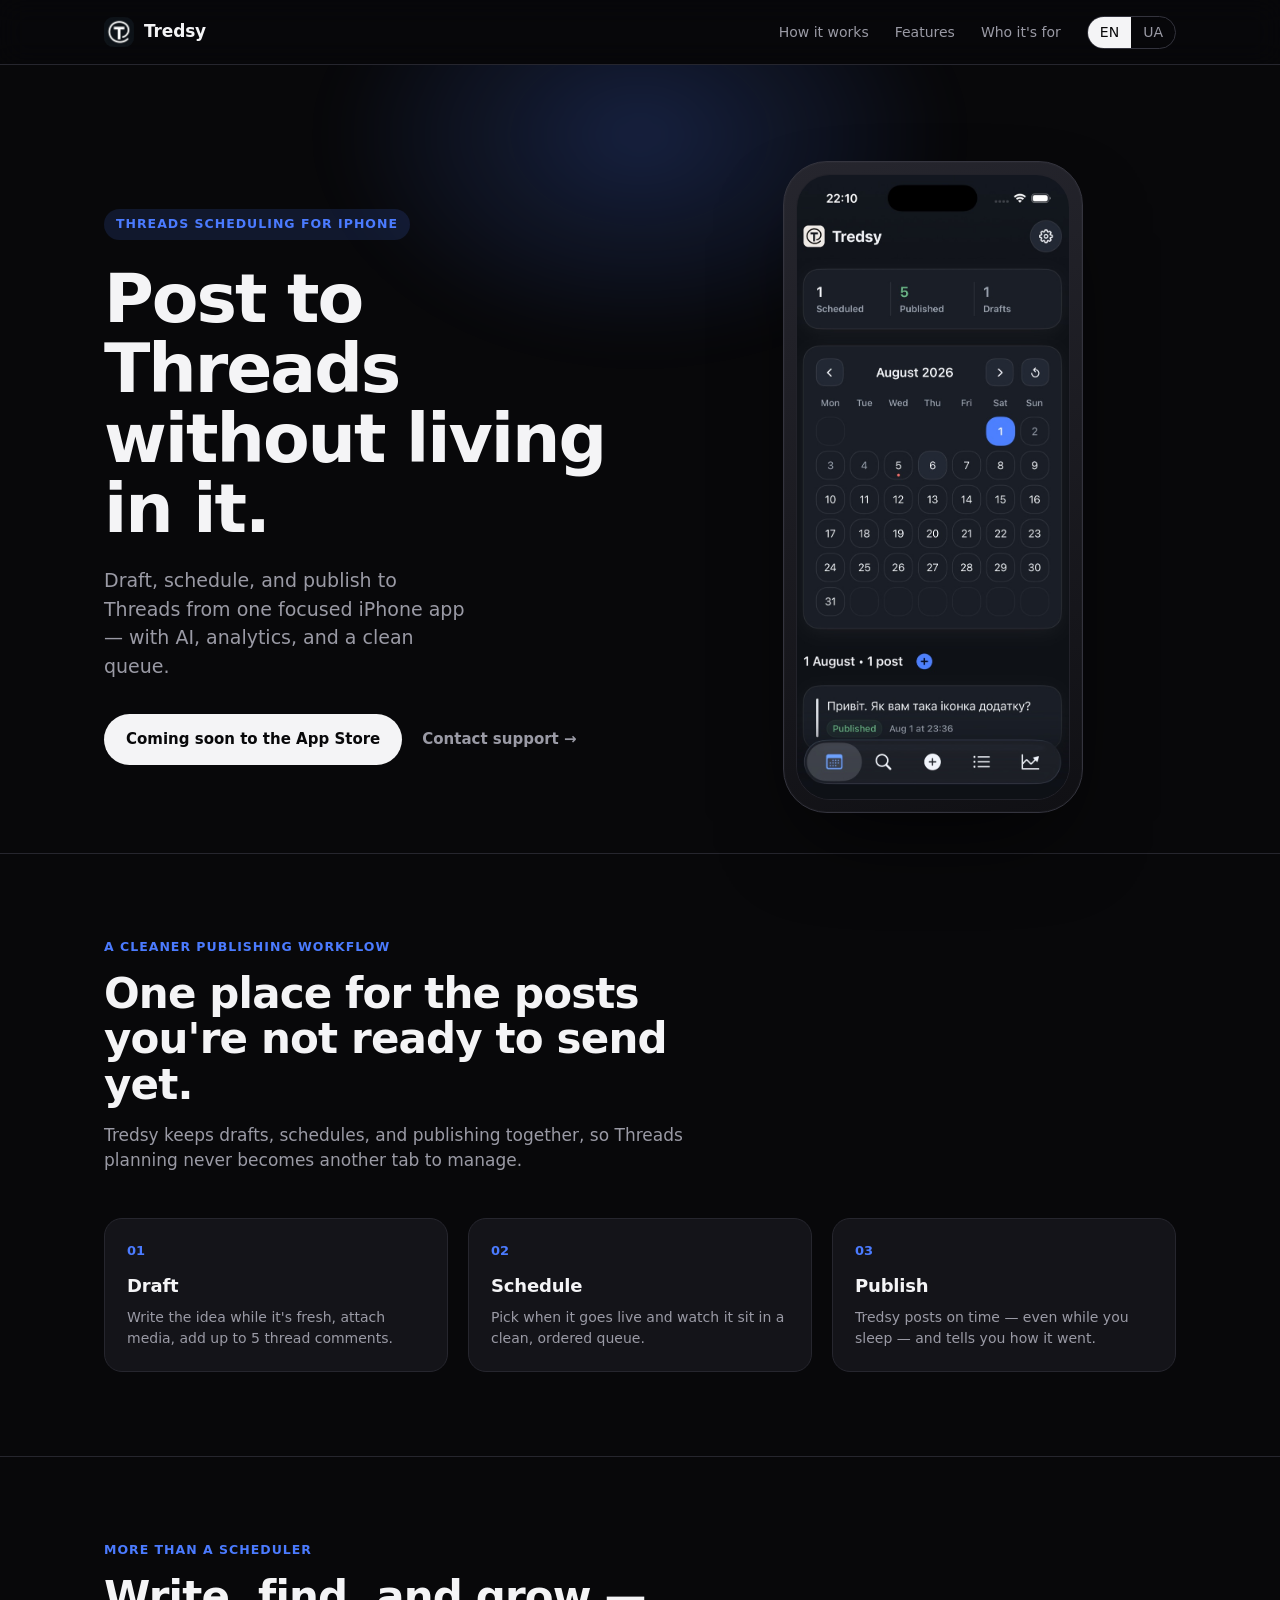
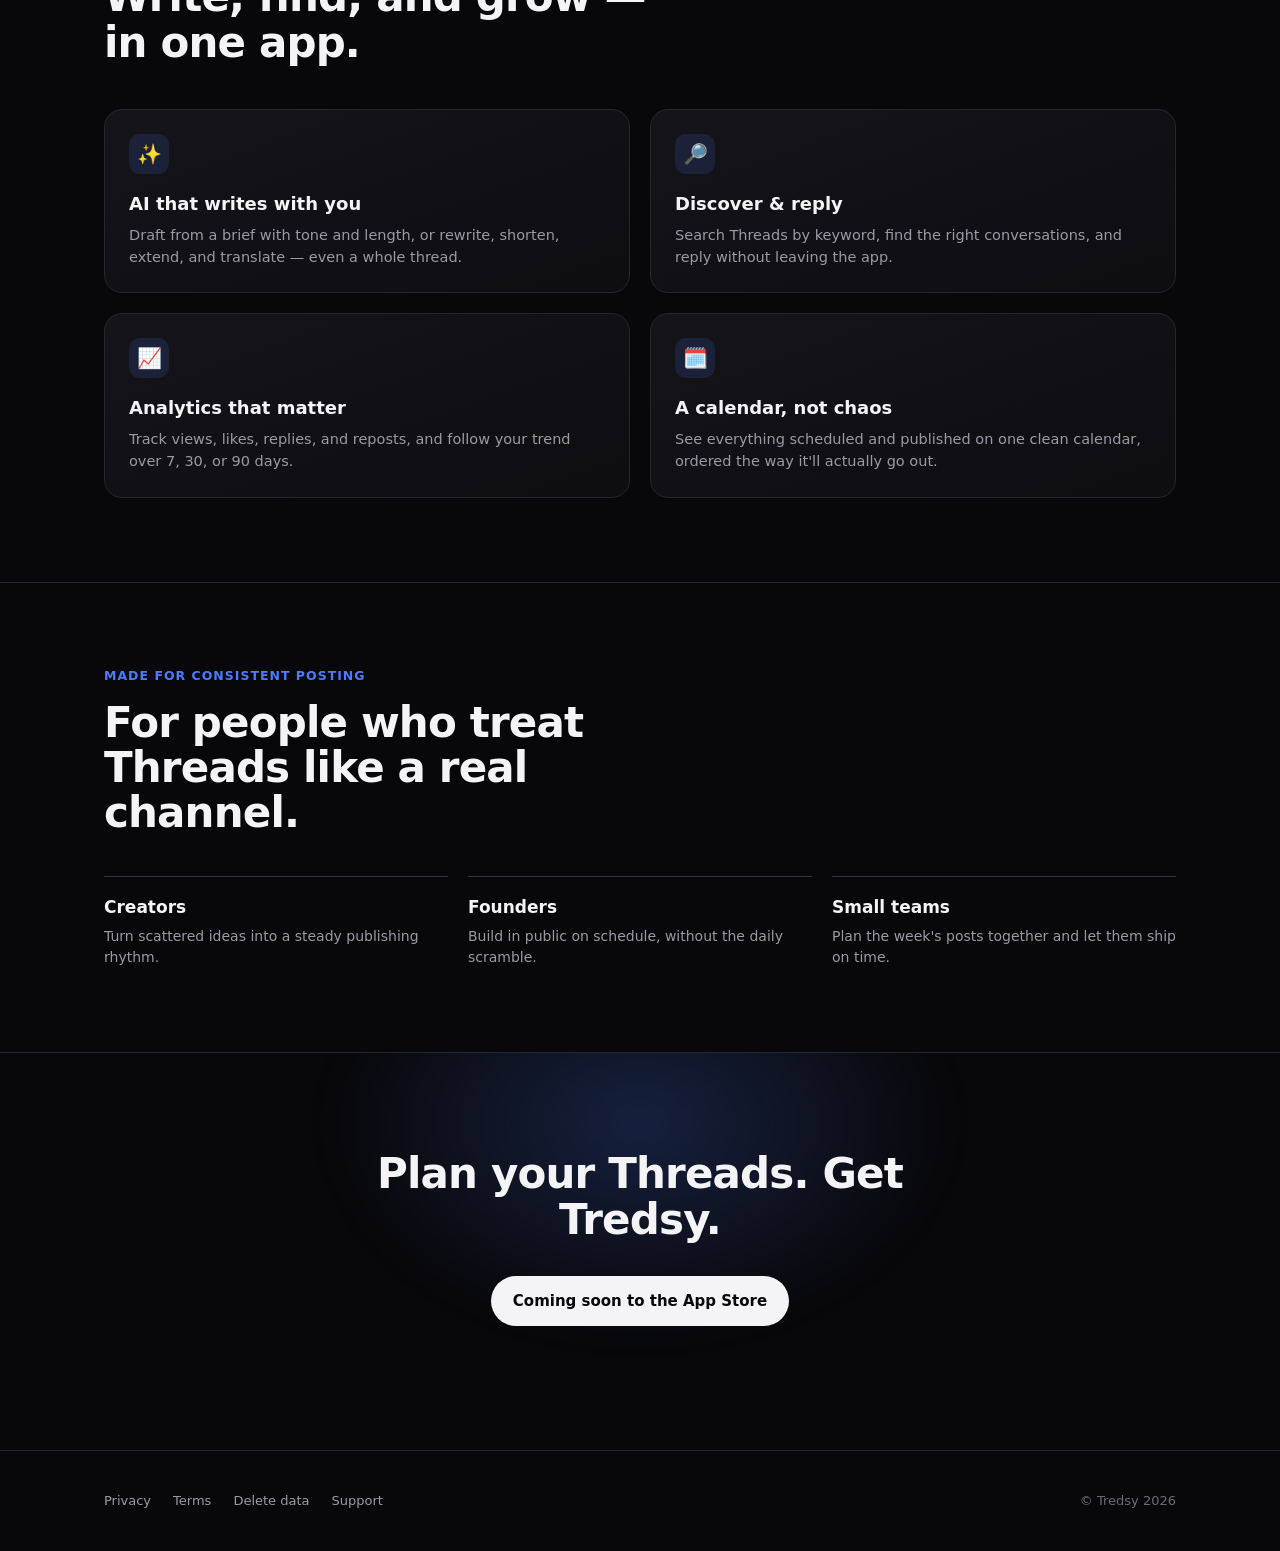
==== commit 8befd326: "Use a real app screenshot in the landing hero Replaces the hand-built mock inside the phone frame wi" ====
--- a/index.html
+++ b/index.html
@@ -42,36 +42,11 @@
           </div>
         </div>
 
-        <!-- Stylised preview of the app's dark UI. Swap for real
-             screenshots once the App Store build ships. -->
-        <div class="device" aria-hidden="true">
+        <div class="device">
           <div class="device-screen">
-            <div class="island"></div>
-            <div class="scr-pad">
-              <div>
-                <span class="scr-label" data-i18n="mock.workspace">Workspace</span>
-                <div class="scr-title" data-i18n="mock.plan">June plan</div>
-              </div>
-              <div class="scr-tiles">
-                <div class="scr-tile"><span data-i18n="mock.ready">Ready</span><b>12</b></div>
-                <div class="scr-tile"><span data-i18n="mock.scheduled">Scheduled</span><b>8</b></div>
-                <div class="scr-tile"><span data-i18n="mock.published">Published</span><b>34</b></div>
-              </div>
-              <div class="scr-card">
-                <div class="row">
-                  <span class="scr-label" data-i18n="mock.draft">Draft</span>
-                  <span class="chip">18:00</span>
-                </div>
-                <p data-i18n="mock.post">Three notes from building a calmer Threads publishing workflow…</p>
-              </div>
-              <div class="scr-card">
-                <div class="row">
-                  <span class="scr-label" data-i18n="mock.next">Next up</span>
-                  <span class="chip" data-i18n="mock.count">2 posts</span>
-                </div>
-                <p><span class="chip">10:30</span> <span data-i18n="mock.post2">Product notes for the week</span></p>
-              </div>
-            </div>
+            <img src="/assets/screens/calendar.jpg?v=20260805"
+                 alt="Tredsy calendar showing scheduled and published Threads posts"
+                 width="720" height="1565" />
           </div>
         </div>
       </div>
--- a/styles.css
+++ b/styles.css
@@ -358,11 +358,13 @@
    Landing: device mockup
    ───────────────────────────────────────────── */
 
+/* Aspect ratio tracks the screenshot itself, so the phone frame hugs the
+   real capture instead of cropping it. */
 .device {
   justify-self: center;
   width: 300px;
   max-width: 84vw;
-  aspect-ratio: 300 / 620;
+  aspect-ratio: 720 / 1565;
   padding: 12px;
   border-radius: 44px;
   border: 1px solid #34343e;
@@ -372,86 +374,20 @@
 }
 
 .device-screen {
-  position: relative;
-  display: flex;
-  flex-direction: column;
   width: 100%;
   height: 100%;
   border-radius: 34px;
   border: 1px solid #22222a;
-  background: radial-gradient(120% 80% at 50% 0%, #16161c, #0b0b0f);
+  background: #0b0b0f;
   overflow: hidden;
 }
 
-.island {
-  position: absolute;
-  top: 12px;
-  left: 50%;
-  transform: translateX(-50%);
-  width: 96px;
-  height: 26px;
-  border-radius: 999px;
-  background: #000;
-}
-
-.scr-pad {
-  display: flex;
-  flex-direction: column;
-  gap: 12px;
-  padding: 46px 16px 16px;
-}
-
-.scr-label {
+.device-screen img {
   display: block;
-  color: var(--muted-2);
-  font-size: 10px;
-  font-weight: 800;
-  letter-spacing: 0.08em;
-  text-transform: uppercase;
-}
-
-.scr-title { font-size: 22px; font-weight: 800; letter-spacing: -0.02em; }
-
-.scr-tiles { display: flex; gap: 8px; }
-
-.scr-tile {
-  flex: 1;
-  border: 1px solid var(--border);
-  border-radius: 14px;
-  background: var(--card);
-  padding: 10px;
-}
-
-.scr-tile span {
-  display: block;
-  color: var(--muted);
-  font-size: 9px;
-  font-weight: 700;
-}
-
-.scr-tile b { display: block; margin-top: 2px; font-size: 18px; }
-
-.scr-card {
-  border: 1px solid var(--border);
-  border-radius: 16px;
-  background: var(--card);
-  padding: 12px;
-}
-
-.scr-card .row {
-  display: flex;
-  justify-content: space-between;
-  align-items: center;
-}
-
-.scr-card p {
-  margin-top: 8px;
-  color: #d7d7de;
-  font-size: 12px;
-  line-height: 1.4;
-}
-
-.chip { color: var(--accent); font-size: 10px; font-weight: 800; }
+  width: 100%;
+  height: 100%;
+  object-fit: cover;
+}
 
 /* ─────────────────────────────────────────────
    Landing: sections
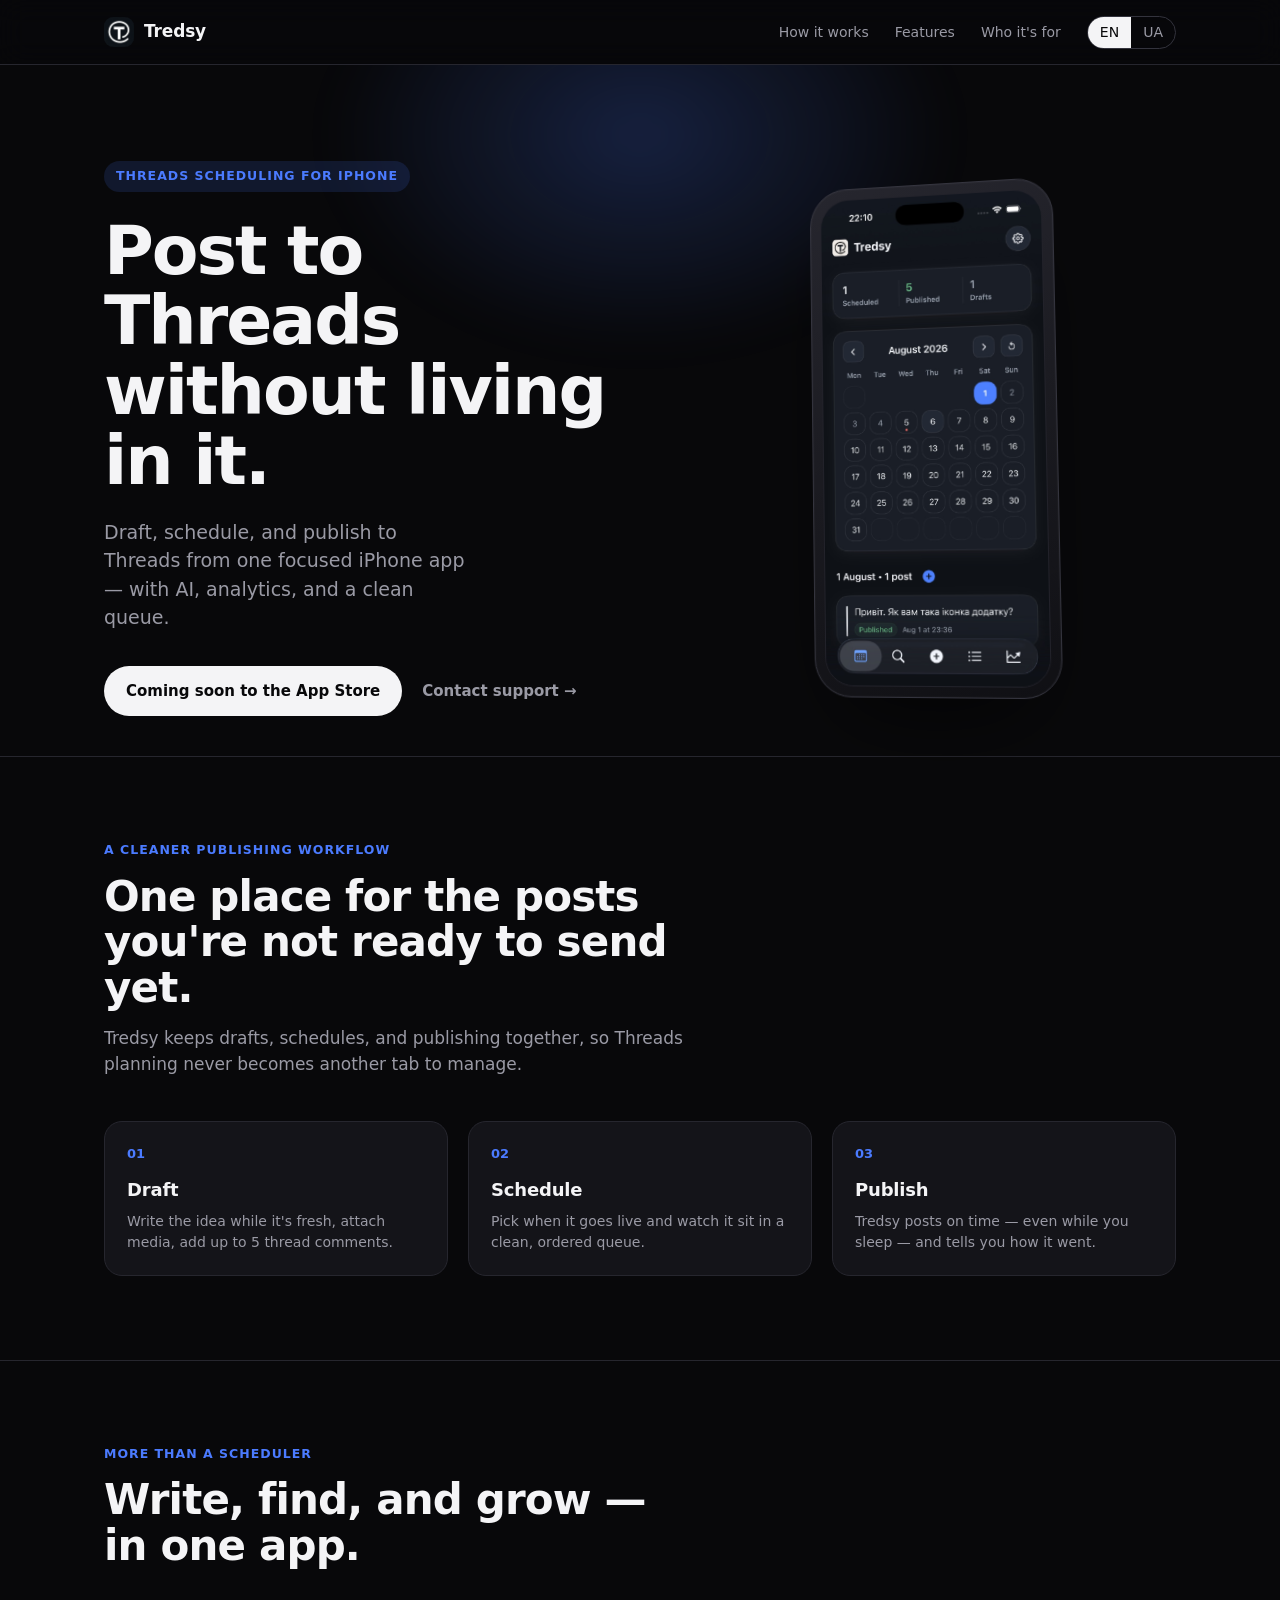
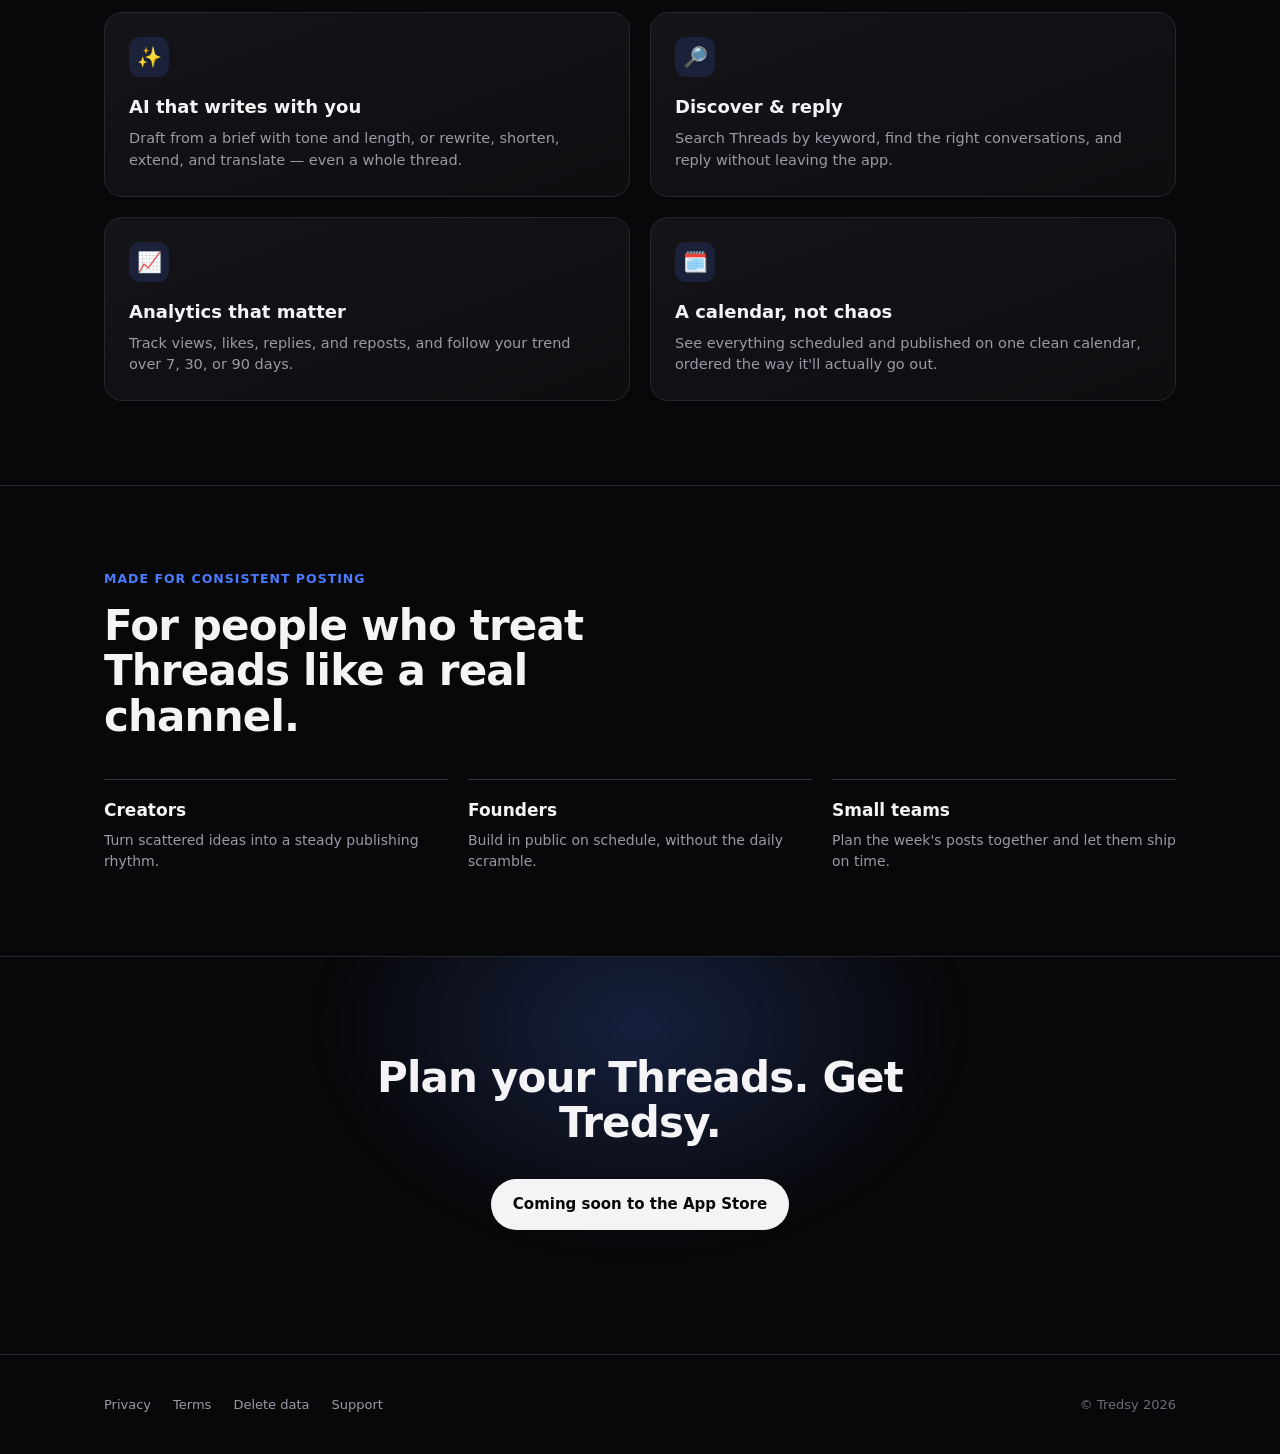
==== commit 33f0eeda: "Scale down and tilt the hero device, and fix its mobile override The phone frame dominated the hero " ====
--- a/index.html
+++ b/index.html
@@ -7,7 +7,7 @@
   <meta name="description" content="Draft, schedule, and publish to Threads from one focused iPhone app — with AI, analytics, and a clean queue." />
   <link rel="icon" type="image/png" href="/assets/tredsy-favicon.png" />
   <link rel="apple-touch-icon" href="/assets/tredsy-app-icon.png" />
-  <link rel="stylesheet" href="/styles.css?v=20260805" />
+  <link rel="stylesheet" href="/styles.css?v=20260805b" />
 </head>
 <body>
   <header class="site-header">
@@ -156,7 +156,7 @@
     </div>
   </footer>
 
-  <script src="/translations.js?v=20260805"></script>
+  <script src="/translations.js?v=20260805b"></script>
   <script>
     // Marking the document from script is what arms the reveal styles —
     // if JS never runs, the sections render visible instead of blank.
--- a/styles.css
+++ b/styles.css
@@ -358,35 +358,48 @@
    Landing: device mockup
    ───────────────────────────────────────────── */
 
-/* Aspect ratio tracks the screenshot itself, so the phone frame hugs the
-   real capture instead of cropping it. */
+/* No fixed aspect ratio: the frame's height comes from the screenshot
+   inside it, so the capture is never cropped no matter its dimensions. */
 .device {
   justify-self: center;
-  width: 300px;
-  max-width: 84vw;
-  aspect-ratio: 720 / 1565;
-  padding: 12px;
-  border-radius: 44px;
+  width: 250px;
+  max-width: 72vw;
+  padding: 10px;
+  border-radius: 38px;
   border: 1px solid #34343e;
   background: linear-gradient(160deg, #26262e, #101014);
   box-shadow: 0 40px 90px -30px rgba(0, 0, 0, 0.8),
     0 0 0 1px rgba(255, 255, 255, 0.02) inset;
+  /* Slight 3D tilt so the device reads as an object in space rather than
+     a flat cut-out. Kept shallow — past ~12deg the screen text starts to
+     smear and the whole thing looks like a stock template. */
+  transform: perspective(1400px) rotateY(-11deg) rotateX(3deg) rotate(-1.5deg);
 }
 
 .device-screen {
-  width: 100%;
-  height: 100%;
-  border-radius: 34px;
+  border-radius: 29px;
   border: 1px solid #22222a;
   background: #0b0b0f;
   overflow: hidden;
+  /* Kills the baseline gap under the inline image. */
+  line-height: 0;
 }
 
 .device-screen img {
   display: block;
   width: 100%;
-  height: 100%;
-  object-fit: cover;
+  height: auto;
+}
+
+/* Must sit after `.device` itself: an override of the same specificity
+   placed earlier in the file loses to the base rule. Once the device is
+   centred under the copy the tilt reads as a mistake rather than a
+   composition, and a smaller frame keeps the hero from running long. */
+@media (max-width: 860px) {
+  .device {
+    width: 210px;
+    transform: none;
+  }
 }
 
 /* ─────────────────────────────────────────────
